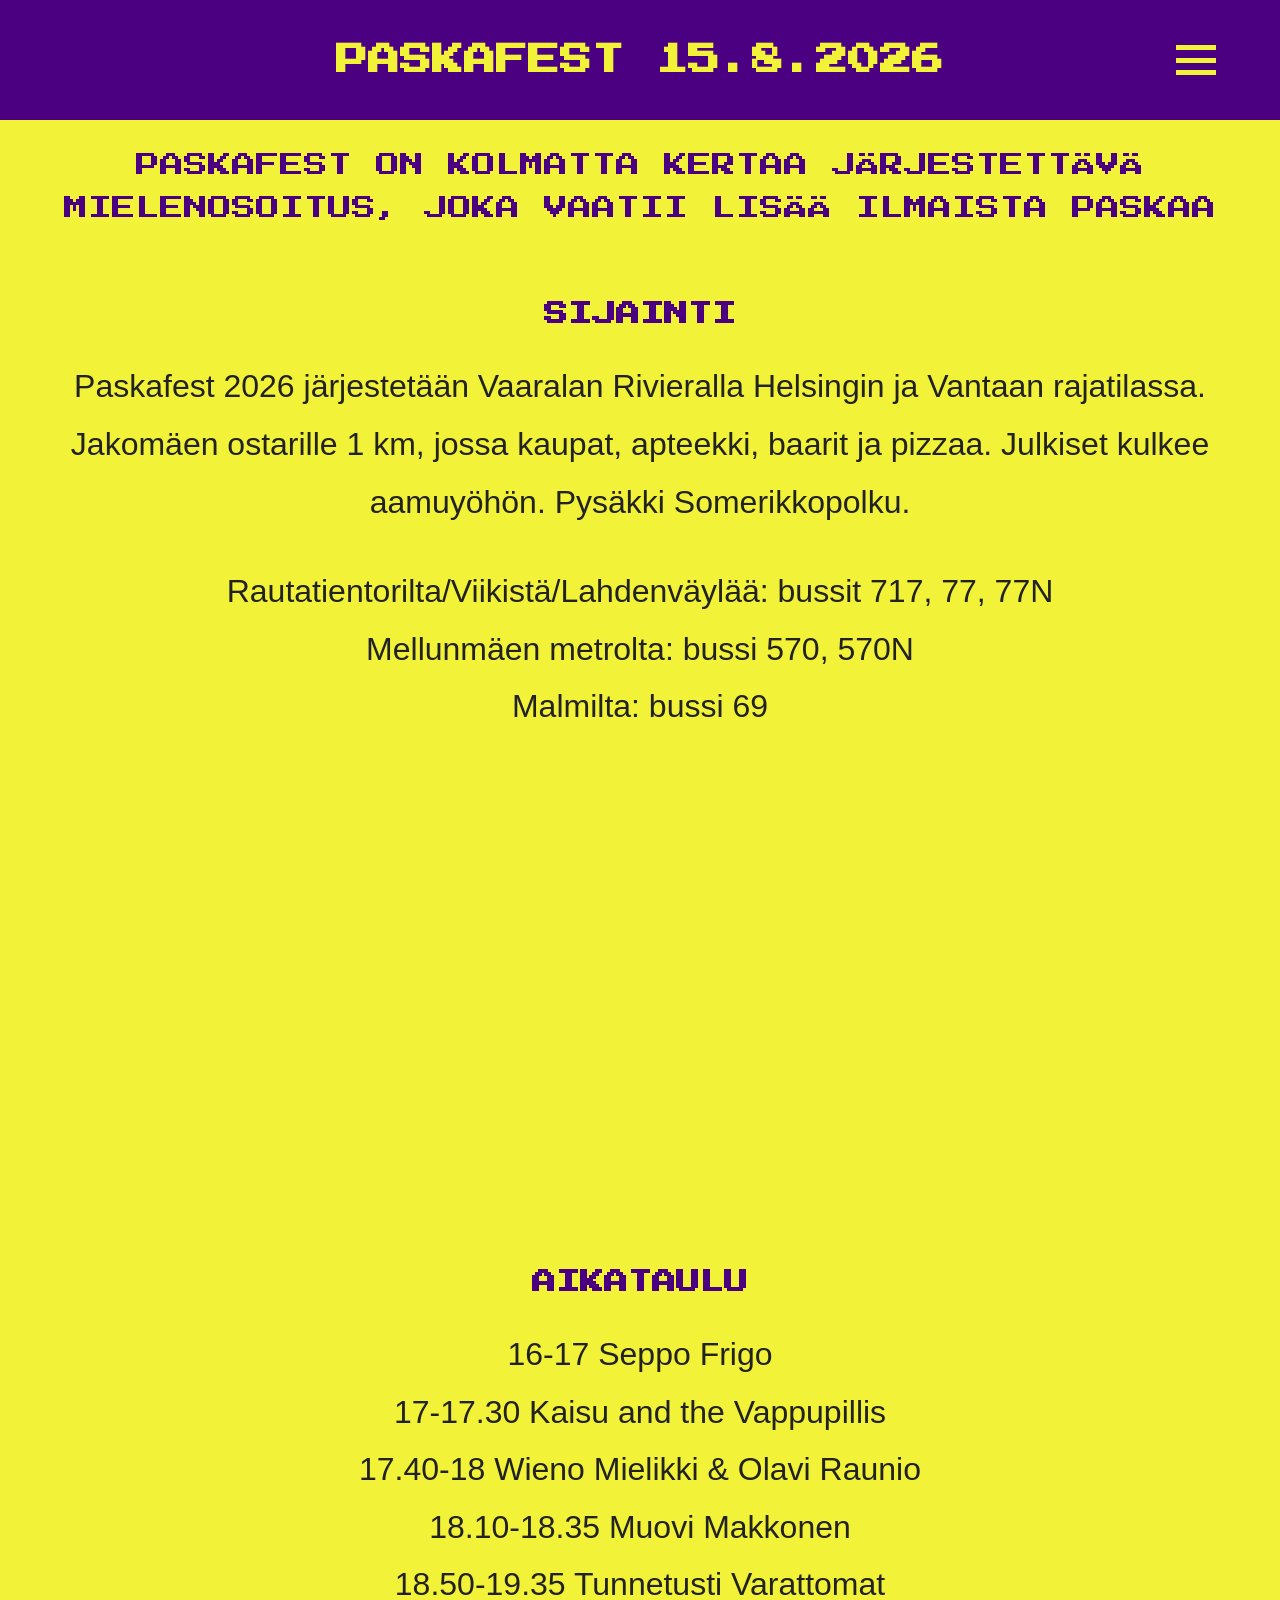
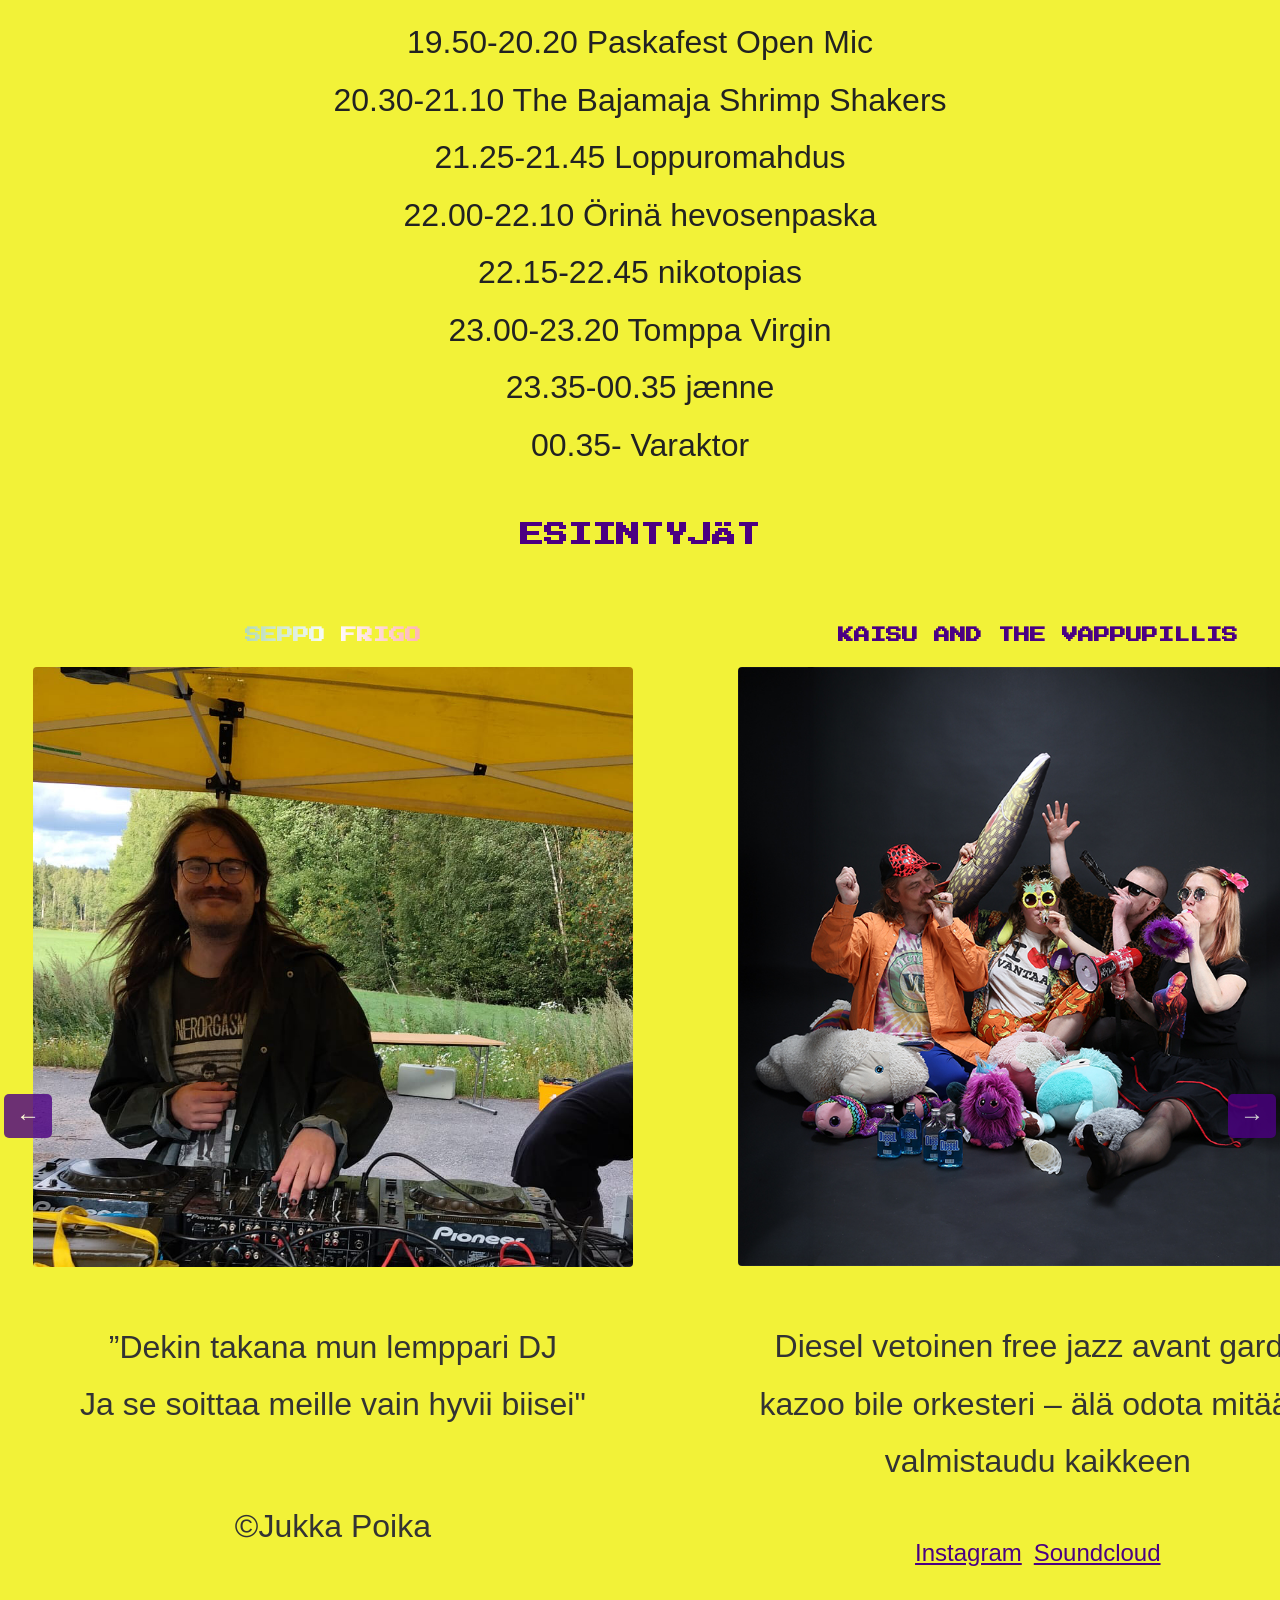
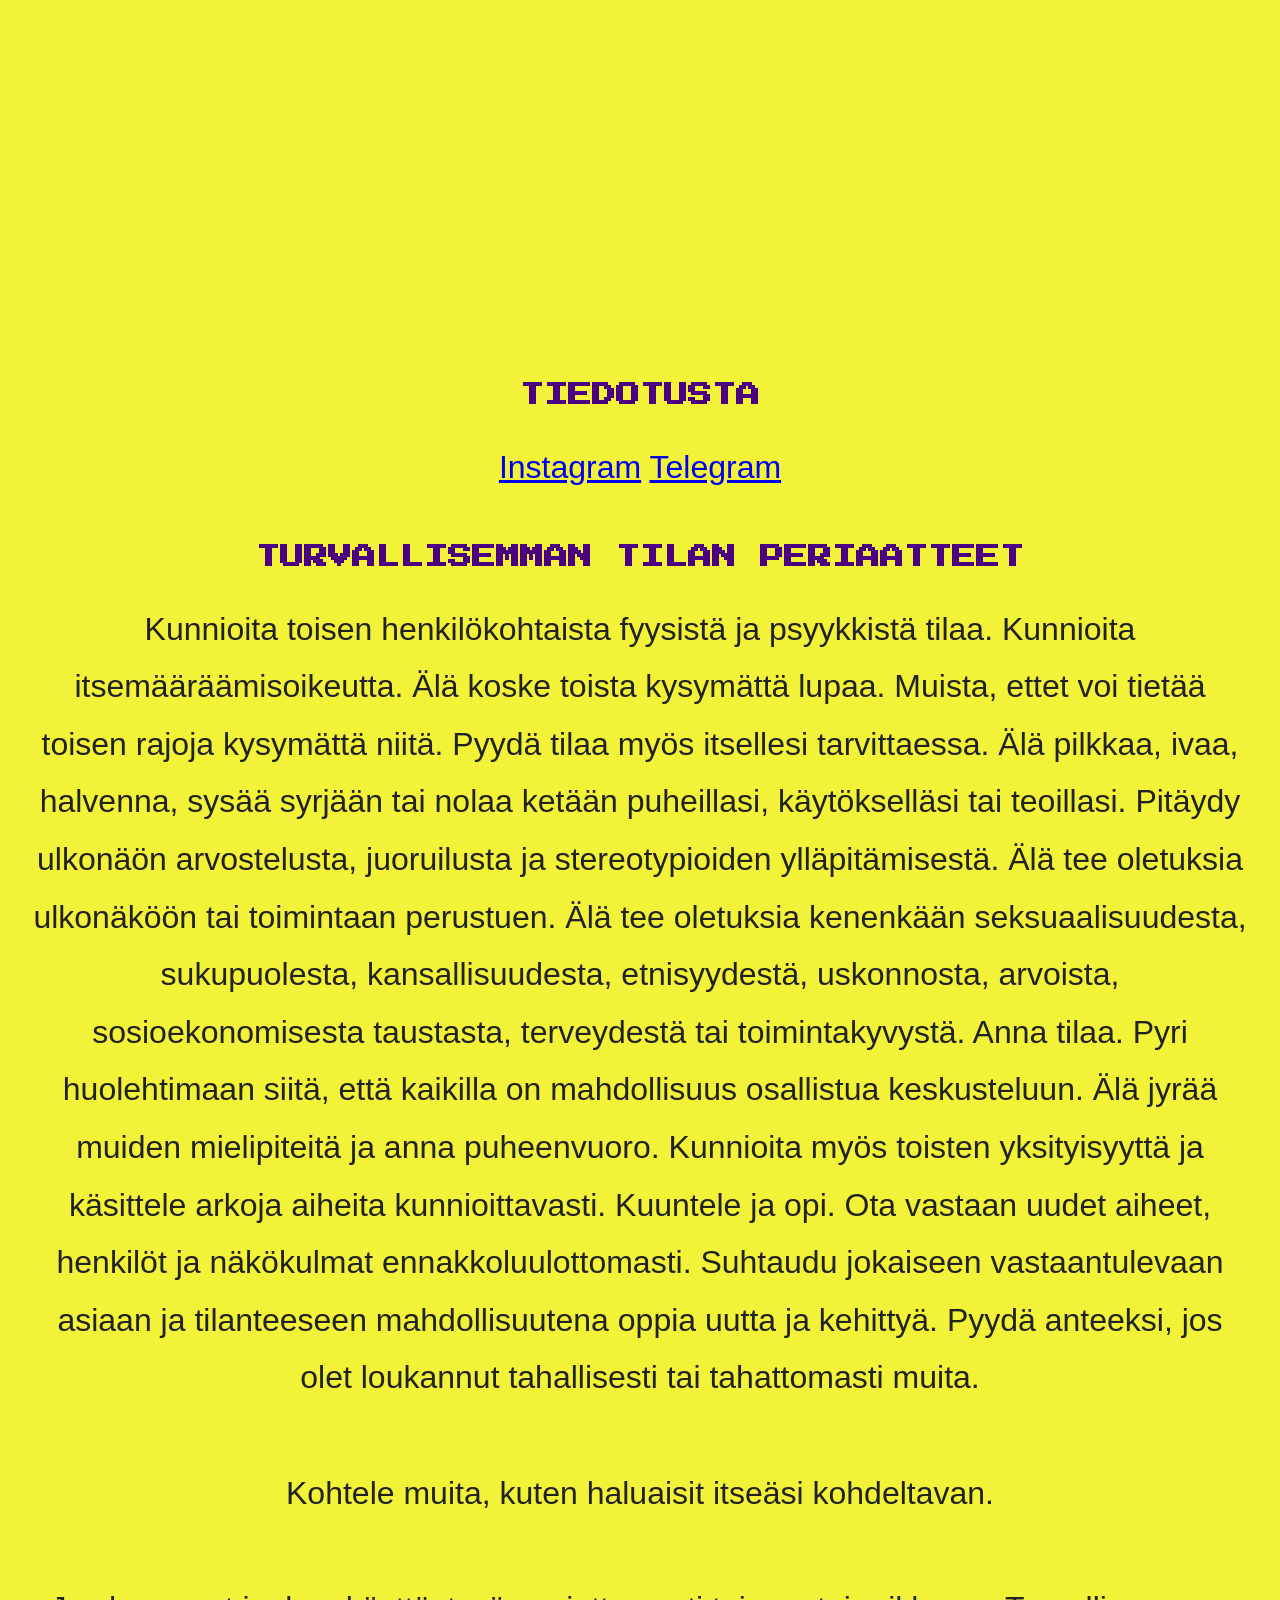
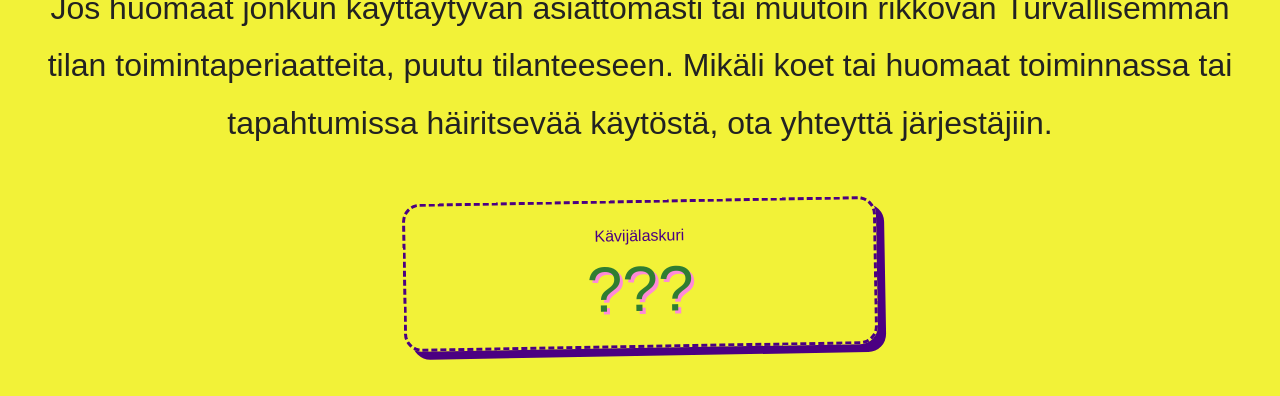
==== index.html @ 33304d0f "Update protest description in index.html" ====
<!DOCTYPE html>
<html lang="fi">
<head>
  	<meta charset="UTF-8">
  	<link rel="stylesheet" href="assets/inline.css">
	<link rel="preconnect" href="https://fonts.googleapis.com">
	<link rel="preconnect" href="https://fonts.gstatic.com" crossorigin>
	<link href="https://fonts.googleapis.com/css2?family=Press+Start+2P&display=swap" rel="stylesheet">
  	<link rel="icon" type="image/svg+xml" href="assets/img/logo-2026.png">
  	<title>Paskafest 15.8.2026 - Vaaralan Riviera</title>
  	<description>Paskafest on mielenosoitus, joka vaatii tarjolle Lisää ilmaista paskaa</description>
	<meta name="description" content="Paskafest 2026 järjestetään Vantaan Vaaralan Rivieralla. 
		Tänä vuonna vaaditaan lisää ilmaista paskaa Helsinkiin ja Vantaalle! Katso ohjelma, esiintyjät ja saapumisohjeet.">
</head>

<body style="max-width: 100%; margin: auto;">

<header class="site-header">
	<h1 class="header-title">
  <a href="#hero">Paskafest 15.8.2026</a>
</h1>
  
  <button class="hamburger-menu" aria-label="Valikko">
    <span></span>
    <span></span>
    <span></span>
  </button>

  <nav id="site-menu" class="site-menu">
    <ul>
      <li><a href="#hero">Etusivu</a></li>
	<li><a href="#sijainti">Sijainti</a></li>
      <li><a href="#aikataulu">Aikataulu</a></li>
      <li><a href="#esiintyjat">Esiintyjät</a></li>
      <li><a href="#info">Tiedotusta</a></li>
      <li><a href="#turva">Turvallisemman tilan periaatteet</a></li>
    </ul>
  </nav>
	
</header>

  <section id="hero">
    <p>Paskafest on kolmatta kertaa järjestettävä mielenosoitus, joka vaatii Lisää ilmaista paskaa</p>
  </section>

  
<section id="sijainti" style="position: relative; overflow: hidden;">
	<h2>Sijainti</h2>
    <p>Paskafest 2026 järjestetään Vaaralan Rivieralla Helsingin ja Vantaan rajatilassa. Jakomäen ostarille 1 km, jossa kaupat, apteekki, baarit ja pizzaa. Julkiset kulkee aamuyöhön. Pysäkki Somerikkopolku.</p>
    <p>Rautatientorilta/Viikistä/Lahdenväylää: bussit 717, 77, 77N </br> Mellunmäen metrolta: bussi 570, 570N </br> 
	Malmilta: bussi 69</p>
	<p></p>
	  <!-- Google Maps iframe -->
  <div style="position: relative; z-index: 1;">
    <iframe src="https://www.google.com/maps/embed?pb=!1m18!1m12!1m3!1d1421.027826206203!2d25.08626626969728!3d60.25930285491144!2m3!1f0!2f0!3f0!3m2!1i1024!2i768!4f13.1!3m3!1m2!1s0x4692076b13b91739%3A0xec18f3c1051e4bee!2sVaaralan%20Riviera!5e1!3m2!1sen!2sfi!4v1786275554456!5m2!1sen!2sfi"
      width="100%" height="450" style="border:0;" allowfullscreen="" loading="lazy"
      referrerpolicy="no-referrer-when-downgrade">
	</iframe>
  </div>
	
  </section>

<section id="aikataulu">
	<h2>Aikataulu</h2>
	<p>
		16-17 Seppo Frigo </br> 
		17-17.30 Kaisu and the Vappupillis </br> 
		17.40-18 Wieno Mielikki & Olavi Raunio </br> 
		18.10-18.35 Muovi Makkonen </br>
		18.50-19.35 Tunnetusti Varattomat </br> 
		19.50-20.20 Paskafest Open Mic </br> 
		20.30-21.10 The Bajamaja Shrimp Shakers </br> 
		21.25-21.45 Loppuromahdus </br>
		22.00-22.10 Örinä hevosenpaska </br>
		22.15-22.45 nikotopias </br> 
		23.00-23.20 Tomppa Virgin </br> 
		23.35-00.35 jænne </br> 
		00.35- Varaktor
	</p>
  </section>

<section id="esiintyjat">
	<h2>Esiintyjät</h2>

<div class="artist-gallery-container">
    <button class="scroll-btn left" aria-label="Selaa vasemmalle">←</button>

    <div class="artist-gallery" id="artistGallery">
      <div class="artist-track" id="artistTrack">
        <!-- Artistikortit -->

		  <div class="artist">
          <h3 id="seppo">Seppo Frigo</h3>
          <img 
            src="assets/img/seppo-frigo.jpg" 
            alt="Seppo Frigo kuva">
          <p>”Dekin takana mun lemppari DJ <br /> Ja se soittaa meille vain hyvii biisei"</p>
          <p>©Jukka Poika</p>
    <div class="artist-links">
            <a href="#" target="_blank" rel="noreferrer noopener"></a>
            <a href="#"target="_blank" rel="noreferrer noopener"></a>
          </div>
        </div>
		  
		  <div class="artist">
          <h3>Kaisu and the vappupillis</h3>
          <img 
            src="assets/img/kaisu-and-the-vappupillis.jpg" 
            alt="Kaisu and the vappupillis kuva">
          <p>Diesel vetoinen free jazz avant garde kazoo bile orkesteri – älä odota mitään, valmistaudu kaikkeen</p>
          <div class="artist-links">
            <a href="https://www.instagram.com/kaisuvappupillis/" target="_blank" rel="noreferrer noopener">Instagram</a>
            <a href="https://soundcloud.com/kaisu-and-the-vappupillis"target="_blank" rel="noreferrer noopener">Soundcloud</a>
          </div>
        </div>

		<div class="artist">
          <h3>Wieno Mielikki ja Olavi Raunio</h3>
          <img 
            src="assets/img/Wieno-Mielikki-ja-Olavi-Raunio.jpg"
            alt="Wieno Mielikki ja Olavi Raunio kuva">
          <p>Päihdeongelmainen aviopari jotka soittavat suomenkielistä emokantria, laulujen aiheina väkivalta, päihteet ja rakkaus.</p>
          <div class="artist-links">
            <a href="#" target="_blank" rel="noreferrer noopener"></a>
            <a href="#"target="_blank" rel="noreferrer noopener"></a>
          </div>
        </div>

			<div class="artist">
          <h3>Muovi Makkonen</h3>
          <img 
            src="assets/img/muovimakkonen.jpg"
            alt="Muovi Makkonen kuva">
          <p>Muovi Makkosta on kutsuttu mm. Lastentarhanopettaja happopäissä. Suomirokkia sähkökitaran, koskettimien rumpukompin säestyksellä.</p>
          <div class="artist-links">
            <a href="#" target="_blank" rel="noreferrer noopener"></a>
            <a href="#"target="_blank" rel="noreferrer noopener"></a>
          </div>
        </div>

		<div class="artist">
          <h3>Tunnetusti Varattomat</h3>
          <img 
            src="assets/img/tunnetusti-varattomat.jpg"
            alt="Tunnetusti Varattomat kuva">
          <p>Tunnetusti Varattomat on useammalla vuosikymmennellä hämmentänyt suomalaista suoaluetta rämeisellä blues musiikilla.</p>
          <div class="artist-links">
            <a href="#" target="_blank" rel="noreferrer noopener"></a>
            <a href="#"target="_blank" rel="noreferrer noopener"></a>
          </div>
        </div>

		<div class="artist">
          <h3>The Bajamaja Shrimp Shakers</h3>
          <img 
            src="assets/img/The-Bajamaja-Shrimp-Shakers.jpg"
            alt="The Bajamaja Shrimp Shakers kuva">
          <p>Ketterän innovatiivista häröpallomeuhkausmikromunaräkärokkiräpellystä jo vuodesta 2026</p>
          <div class="artist-links">
            <a href="https://youtu.be/N9yCY41MYtI" target="_blank" rel="noreferrer noopener">Youtube</a>
            <a href="#"target="_blank" rel="noreferrer noopener"></a>
          </div>
        </div>

	<div class="artist">
          <h3>Loppuromahdus</h3>
          <img 
            src="assets/img/Loppuromahdus.JPG"
            alt="Loppuromahdus kuva">
          <p>“LOPPUROMAHDUS on ${city} ponnistava ${memberCount} jäseninen ${subGenre} yhtye.  Energisistä liveperformansseistaankin tunnetun ${bandDisplayName} musiikissa voi kuulla vaikutteita bändeistä kuten ${topListened} ja \["Metallica", "Dead Moon", "vaikka ny discharge"\]. # escapet rikki muista korjata myöhemmin ja loppuun BRUTAL FUCK OFF TO HEVAREIDEN HASSUTTELUPUNK HORDES”</p>
          <div class="artist-links">
            <a href="https://loppuromahdus.bandcamp.com/album/orastava-loppuromahdus-demo" target="_blank" rel="noreferrer noopener">Bandcamp</a>
            <a href="#"target="_blank" rel="noreferrer noopener"></a>
          </div>
        </div>

	<div class="artist">
          <h3>Örinä Hevosenpaska</h3>
          <img 
            src="assets/img/orina-hevosenpaska.jpg"
            alt="Örinä Hevosenpaska kuva">
          <p>Örinää, huutoa, hakkausta. Örinä vapauttaa. Kokeellista örinämusiikkia ylhäält alas, vasemmalt oikeelle.</p>
          <div class="artist-links">
            <a href="#" target="_blank" rel="noreferrer noopener"></a>
            <a href="#"target="_blank" rel="noreferrer noopener"></a>
          </div>
        </div>
		  
	<div class="artist">
          <h3>nikotopias</h3>
          <img 
            src="assets/img/nikotopias.png"
            alt="nikotopias kuva">
          <p>nikotopias on spoken word-runouden ja räpin yhtymäkohdassa suvereenisti seilaava Helsinkiläinen musiikkituottaja, muusikko, ja hiphop-artisti. Leikkii sanoilla, avautuu, angstaa ja suoltaa loputtomia 2000-luvun taitteen kulttuuriviittauksia. 
			  Mukana menossa, samplerin takana, on biittiseppä toma. (@tomaoffinland) </p>
          <div class="artist-links">
            <a href="#" target="_blank" rel="noreferrer noopener"></a>
            <a href="#"target="_blank" rel="noreferrer noopener"></a>
          </div>
        </div>

	<div class="artist">
          <h3>Tomppa Virgin</h3>
          <img 
            src="assets/img/tomppa-virgin.jpg"
            alt="Tomppa Virgin kuva">
          <p>Raketin lailla ei kenenkään tietoisuuteen noussut Tomppa Virgin yhdistelee drag-taiteessaan roskaestetiikkaa ripauksella glamouria. Call the Police-hitillään nobodyksi jäänyt Tomppa lipsynccaa mutta valitettavasti myös laulaa. Vapise Rupaul, täältä tulee Tomppa Virgin</p>
          <div class="artist-links">
            <a href="#" target="_blank" rel="noreferrer noopener"></a>
            <a href="#"target="_blank" rel="noreferrer noopener"></a>
          </div>
        </div>

	<div class="artist">
          <h3>jænne</h3>
          <img 
            src="assets/img/jænne.png"
            alt="jænne kuva">
          <p>Mummoni opetti että pitää sytyttää tulitikku kun on käynyt paskalla, että paskan haju hälvenee. Settini paskafesteillä onkin ehkä kuin tulitikun himmeä loiste paskaan hukkuvan maailman keskellä.</p>
          <div class="artist-links">
            <a href="#" target="_blank" rel="noreferrer noopener"></a>
            <a href="#"target="_blank" rel="noreferrer noopener"></a>
          </div>
        </div>
		  
		  
        <!-- Lisää artisteja tähän -->
      </div>
    </div> 

    <button class="scroll-btn right" aria-label="Selaa oikealle">→</button> 
</div>
  </section>
	

  <section id="info">
    <h2>Tiedotusta</h2>
    <p>
      <a href="https://instagram.com/paskafest" target="_blank" rel="noreferrer noopener">Instagram</a>
      <a href="https://t.me/paskafest" target="_blank" rel="noreferrer noopener">Telegram</a>
    </p>
  </section>

  <section id="turva">
    <h2>Turvallisemman tilan periaatteet</h2>
		    <p>
		    Kunnioita toisen henkilökohtaista fyysistä ja psyykkistä tilaa. Kunnioita itsemääräämisoikeutta. Älä koske toista kysymättä lupaa. Muista, ettet voi tietää toisen rajoja kysymättä niitä. Pyydä tilaa myös itsellesi tarvittaessa.
		    Älä pilkkaa, ivaa, halvenna, sysää syrjään tai nolaa ketään puheillasi, käytökselläsi tai teoillasi. Pitäydy ulkonäön arvostelusta, juoruilusta ja stereotypioiden ylläpitämisestä.
		    Älä tee oletuksia ulkonäköön tai toimintaan perustuen. Älä tee oletuksia kenenkään seksuaalisuudesta, sukupuolesta, kansallisuudesta, etnisyydestä, uskonnosta, arvoista, sosioekonomisesta taustasta, terveydestä tai toimintakyvystä.
		    Anna tilaa. Pyri huolehtimaan siitä, että kaikilla on mahdollisuus osallistua keskusteluun. Älä jyrää muiden mielipiteitä ja anna puheenvuoro. Kunnioita myös toisten yksityisyyttä ja käsittele arkoja aiheita kunnioittavasti.
		    Kuuntele ja opi. Ota vastaan uudet aiheet, henkilöt ja näkökulmat ennakkoluulottomasti. Suhtaudu jokaiseen vastaantulevaan asiaan ja tilanteeseen mahdollisuutena oppia uutta ja kehittyä.
		    Pyydä anteeksi, jos olet loukannut tahallisesti tai tahattomasti muita.<br>
			<br>
		    Kohtele muita, kuten haluaisit itseäsi kohdeltavan. <br>				
			<br>
			Jos huomaat jonkun käyttäytyvän asiattomasti tai muutoin rikkovan Turvallisemman tilan toimintaperiaatteita, puutu tilanteeseen. 
		    Mikäli koet tai huomaat toiminnassa tai tapahtumissa häiritsevää käytöstä, ota yhteyttä järjestäjiin.
		    </p>
  </section>

<!-- Valikko-->
<script>
  document.addEventListener('DOMContentLoaded', () => {
    const hamburgerBtn = document.querySelector('.hamburger-menu');
    const siteMenu = document.getElementById('site-menu');

    if (hamburgerBtn && siteMenu) {
      // Avaa ja sulkee valikon napista lisäämällä/poistamalla "open"-luokan
      hamburgerBtn.addEventListener('click', () => {
        siteMenu.classList.toggle('open');
		hamburgerBtn.classList.toggle('open');
      });

      // Sulkee valikon automaattisesti, kun jotain linkkiä painetaan
      const menuLinks = siteMenu.querySelectorAll('a');
      menuLinks.forEach(link => {
        link.addEventListener('click', () => {
          siteMenu.classList.remove('open');
		  hamburgerBtn.classList.remove('open');
        });
      });
    }
  });
</script>

<!-- Accordionien toiminnallisuus -->
<script>
  document.addEventListener('DOMContentLoaded', () => {
    const accordionHeaders = document.querySelectorAll('.accordion-header');

    accordionHeaders.forEach(header => {
      header.addEventListener('click', () => {
        // Etsitään otsikon isäntäelementti (eli koko section)
        const accordion = header.parentElement;
        const icon = header.querySelector('.toggle-icon');

        // Vaihdetaan 'open' luokan tilaa
        accordion.classList.toggle('open');

        // Päivitetään ikoni sen mukaan, onko osio auki vai kiinni
        if (accordion.classList.contains('open')) {
          icon.textContent = '−';
        } else {
          icon.textContent = '+';
        }
      });
    });
  });
</script>

<!-- Kakkaa -->
<div id="poop-emojis"></div>
<div class="poop-container"></div>

<script>
  // --- 1. ylös ---
  function createPoopEmoji() {
    const emoji = document.createElement('div');
    emoji.textContent = '💩';
    emoji.style.position = 'absolute';
    // Rajataan 0-95%, jotta leveä emoji ei mene oikeasta reunasta yli
    emoji.style.left = Math.random() * 95 + '%'; 
    emoji.style.bottom = '-50px';
    emoji.style.fontSize = '50px';
    emoji.style.opacity = '1';
    emoji.style.animation = `floatUp ${3 + Math.random() * 2}s linear forwards`;
    
    document.getElementById('poop-emojis').appendChild(emoji);
    setTimeout(() => emoji.remove(), 6000); 
  }
  setInterval(createPoopEmoji, 500); 

  // --- 2. alas ---
  const poopContainer = document.querySelector('.poop-container');
  function createPoop() {
    const poop = document.createElement('div');
    poop.classList.add('poop');
    poop.textContent = '💩';
    poop.style.left = Math.random() * 95 + 'vw';
    poop.style.animationDuration = (5 + Math.random() * 10) + 's';
    
    poopContainer.appendChild(poop);
    setTimeout(() => poop.remove(), 15000);
  }
  setInterval(createPoop, 800);
</script>

<script>
// Nuolinapit scrollaukseen
document.addEventListener('DOMContentLoaded', () => {
  const track = document.getElementById('artistTrack');
  const leftBtn = document.querySelector('.scroll-btn.left');
  const rightBtn = document.querySelector('.scroll-btn.right');

  if (!track || !leftBtn || !rightBtn) {
    console.warn("Scroll-elementit eivät löytyneet");
    return;
  }

  leftBtn.addEventListener('click', () => {
    track.scrollBy({ left: -300, behavior: 'smooth' });
  });

  rightBtn.addEventListener('click', () => {
    track.scrollBy({ left: 300, behavior: 'smooth' });
  });

  // Drag-to-scroll
  let isDown = false;
  let startX;
  let scrollLeft;

  track.addEventListener('mousedown', (e) => {
    isDown = true;
    track.classList.add('dragging');
    startX = e.pageX - track.offsetLeft;
    scrollLeft = track.scrollLeft;
  });

  track.addEventListener('mouseleave', () => {
    isDown = false;
    track.classList.remove('dragging');
  });

  track.addEventListener('mouseup', () => {
    isDown = false;
    track.classList.remove('dragging');
  });

  track.addEventListener('mousemove', (e) => {
    if (!isDown) return;
    e.preventDefault();
    const x = e.pageX - track.offsetLeft;
    const walk = (x - startX) * 1.5;
    track.scrollLeft = scrollLeft - walk;
  });
});
</script>

<div class="paska-counter">
  <div class="counter-label">Kävijälaskuri</div>
  <div class="counter-number" id="visitor-count"><span id="visitor-count"></span></div>
</div>

<script>
  const counterEl = document.getElementById("visitor-count");

  // Endpoint, johon otetaan yhteyttä
  const counterUrl = "https://countapi.mileshilliard.com/api/v1/hit/paskafest-visits";

  function dailyChaosFactor() {
    const today = new Date().toISOString().slice(0, 10);
    let hash = 0;

    for (let i = 0; i < today.length; i++) {
      hash = today.charCodeAt(i) + ((hash << 5) - hash);
    }

    const normalized = Math.abs(hash % 41) - 20; 
    return normalized / 100; // -20% ... +20%
  }

  fetch(counterUrl)
    .then(response => {
      if (!response.ok) {
        throw new Error("API kyykkäsi tilaan: " + response.status);
      }
      return response.json();
    })
    .then(data => {
      const realCount = data.value;
      const chaos = dailyChaosFactor(); // Pientä säätöä
      const fakeCount = Math.max(1, Math.round(realCount * (1 + chaos)));

      counterEl.textContent = fakeCount; // Hähää luku
    })
    .catch((error) => {
      console.error("Laskuri hajosi:", error);
      counterEl.textContent = "???"; // Jos API kaatuu, näytetään vain kysymysmerkit
    });
</script>
</body>
</html>
---- assets/inline.css ----
description {
  display: none;
}

/* --- Estetään osioiden jääminen kiinnitetyn yläpalkin alle --- */
section {
  scroll-margin-top: 200px !important; /* 120px header + 80px */
}


/* HEADER */

/* --- Hampurilaisvalikko ja navigaatio --- */

.site-header {
  position: relative;
}

/* Hampurilaisnappi */
.hamburger-menu {
  display: flex;
  flex-direction: column;
  justify-content: space-between;
  width: 40px;
  height: 30px;
  background: none;
  border: none;
  cursor: pointer;
  padding: 0;
  flex-shrink: 0;
  position: relative; /* Lisätty, jotta z-index toimii */
  z-index: 101; /* Nostetaan valikon (100) yläpuolelle! */
}

.hamburger-menu span {
  display: block;
  width: 100%;
  height: 5px;
  background-color: #f2f238;
  transition: all 0.3s ease-in-out;
}

/* --- Hamppari ruksiksi --- */

/* Ylin viiva kääntyy alas */
.hamburger-menu.open span:nth-child(1) {
  transform: translateY(12.5px) rotate(45deg);
}

/* Keskimmäinen viiva katoaa näkyvistä */
.hamburger-menu.open span:nth-child(2) {
  opacity: 0; 
}

/* Alin viiva kääntyy ylös */
.hamburger-menu.open span:nth-child(3) {
  transform: translateY(-12.5px) rotate(-45deg);
}

/* Avautuva valikko - Koko ruudun kokoinen overlay */
.site-menu {
  display: none;
  position: fixed; /* Irrotetaan normivirrasta ja kiinnitetään ruutuun */
  top: 0;
  left: 0;
  width: 100vw;
  height: 100vh;
  background-color: #4B0082; /* Violetti tausta */
  z-index: 100;
  box-sizing: border-box;
  
  /* Sisällön asettelu ja skrollauksen salliminen */
  flex-direction: column;
  justify-content: flex-start; /* Vaihdettu centeristä, jottei yläosa leikkaudu piiloon */
  align-items: center;
  overflow-y: auto; /* Sallii pystyskrollauksen! */
  padding-top: 100px; /* Varmistaa, että hampurilaisnapin alle jää tyhjää tilaa */
  padding-bottom: 50px; /* Ilmaa alareunaan */
}

.site-menu.open {
  display: flex; /* display: block sijaan flex, jotta keskitys toimii */
}

.site-menu ul {
  list-style-type: none;
  margin: auto 0;
  padding: 0;
  text-align: center;
  width: 90%; /* Annetaan hieman pelivaraa reunoille */
}

.site-menu li {
  margin-bottom: 2rem;
}

.site-menu li:last-child {
  margin-bottom: 0;
}

.site-menu a {
  text-decoration: none;
  font-family: 'Press Start 2P', 'Courier New', Courier, monospace;
  color: #f2f238; /* Keltainen teksti */
  font-size: 2rem; 
  line-height: 2;
  text-transform: uppercase;
}

.site-menu a:hover {
  text-decoration: underline;
}

/* Kiinteä header */
.site-header {
  position: fixed;
  top: 0;
  left: 0;
  width: 100%;
  height: 120px; 
  display: flex;
  background-color: #4B0082;
  align-items: center;
  justify-content: space-between;
  box-sizing: border-box;
  padding: 0 5%;
  z-index: 1000;
}

/* Yläpalkin otsikko */
.header-title {
  font-family: 'Press Start 2P', 'Courier New', Courier, monospace;
  font-size: 2em;
  color: #f2f238; /* keltainen */
  white-space: nowrap; /* Estetään tekstin rivittyminen missään tilanteessa */
  text-align: center;
  margin: 0;
  flex-grow: 1;
  padding-left: 40px; /* Pitää tekstin keskellä suhteessa hampurilaismenuun */

    /* Pikseli-terävyys */
  -webkit-font-smoothing: none;
  -moz-osx-font-smoothing: none;
  font-smoothing: none;
  text-rendering: optimizeSpeed;
}
  
  /* Otsikon linkin tyylit */
.header-title a {
  color: #f2f238; /* Ottaa saman keltaisen värin, joka on määritelty header-title -luokassa */
  text-decoration: none; /* Poistaa alleviivauksen */
}
  
/* Tausta */

body {
  background-color: #f2f238;
  padding-top: 120px;
  overflow-x: hidden;
  margin: 1em;
}

/* Otsikko 1 (h1) */
h1 {
  font-family: 'Press Start 2P', 'Courier New', Courier, monospace;
  text-transform: uppercase;
  -webkit-font-smoothing: none;
  -moz-osx-font-smoothing: none;
  font-smoothing: none;
  color: #4B0082; /* tumma violetti */
  font-size: 2.5em;
  text-align: center;
  margin-bottom: 0.5em;
}

/* teksti otsikon alla */

#hero p {
  font-family: 'Press Start 2P', 'Courier New', Courier, monospace;
  text-align: center;
  font-size: 1.5em;
  margin: 1em;
  text-transform: uppercase;
  -webkit-font-smoothing: none;
  -moz-osx-font-smoothing: none;
  font-smoothing: none;
  color: #4B0082; /* tumma violetti */
}


/* Otsikko 2 (h2) */

h2 {
  font-family: 'Press Start 2P', 'Courier New', Courier, monospace;
  text-transform: uppercase;
  -webkit-font-smoothing: none;
  -moz-osx-font-smoothing: none;
  font-smoothing: none;
  color: #4B0082;
  text-align: center;
  font-size: 1.5em;
  margin-top: 2em;
  margin-bottom: 1em;
}

/* Leipäteksti (p) */
p {
  font-family: 'Quicksand', 'Helvetica Neue', Helvetica, Arial, sans-serif;
  font-size: 2em;
  line-height: 1.8em;
  text-align: center;
  color: #222;
  margin: 1em !important;
}

/* Kakkaa */

/* --- Molemmat kakat (ylös ja alas) --- */
#poop-emojis,
.poop-container {
  position: fixed !important;
  top: 0 !important;
  left: 0 !important;
  width: 100vw !important;
  height: 100vh !important;
  overflow: hidden !important; /* TÄMÄ ESTÄÄ HYPPIMISEN */
  pointer-events: none !important; /* Ei estä linkkien klikkaamista */
  z-index: 9999 !important;
  margin: 0 !important;
  padding: 0 !important;
}

/* Alaspäin putoava kakka */
.poop {
  position: absolute;
  top: -60px;
  font-size: 40px;
  animation: fall linear infinite;
  opacity: 0.8;
}

/* Animaatio ylös */
@keyframes floatUp {
  0% {
    transform: translateY(0);
    opacity: 0.8;
  }
  100% {
    transform: translateY(-110vh);
    opacity: 0;
  }
}

/* Animaatio alas */
@keyframes fall {
  0% {
    transform: translateY(0);
    opacity: 0.8;
  }
  100% {
    transform: translateY(110vh);
    opacity: 0;
  }
}


/* Kärpänen*/

    .fly {
      position: absolute;
      width: 20px;
      height: 20px;
      background-image: url('https://upload.wikimedia.org/wikipedia/commons/7/73/Fly_icon_01.svg');
      background-size: contain;
      background-repeat: no-repeat;
      pointer-events: none;
    }

/* Artistigalleria*/

/* Galleriaosan ulkoasu */

.artist-gallery-container {
  position: relative;
  display: flex;
  align-items: center;
  overflow: hidden;
}

.artist-gallery-wrapper {
  padding: 2rem 1rem;
}

/* Otsikko ja johdantoteksti */
.artist-gallery-wrapper h2 {
  font-family: 'Press Start 2P', 'Courier New', Courier, monospace;
  text-transform: uppercase;
  -webkit-font-smoothing: none;
  -moz-osx-font-smoothing: none;
  font-smoothing: none;
  color: #4B0082;
  text-align: center;
  font-size: 1.5em;
  margin-top: 2em;
  margin-bottom: 1em;
}

/* Itse galleria: vaakarullaus */
.artist-gallery {
  overflow: hidden;
  overflow-x: auto;
  overflow-y: hidden;
  white-space: nowrap;
  scroll-behavior: smooth;
  -webkit-overflow-scrolling: touch;
  flex: 1;
}


/* Rivi jossa kortit */
.artist-track {
  display: flex;
  overflow-x: auto;
  scroll-behavior: smooth;
  gap: 0.5rem;
  padding: 0.5rem;
  -webkit-overflow-scrolling: touch; /* iOS smooth scroll */
  scrollbar-width: none; /* Firefox */
}

.artist-track::-webkit-scrollbar {
  display: none; /* Chrome/Safari */
}

/* Yksi artistikortti */

.artist {
  min-width: 600px;
  flex-shrink: 0;
  /*background: #fff, opacity: 0.75;*/
  padding: 1.5rem;
  border-radius: 4px;
  /* box-shadow: 2px 2px 8px rgba(0,0,0,0.1);*/
  text-align: center;
}

/* Kuva */
.artist img {
  width: 600px;
  height: auto;
  border-radius: 4px;
}

/* Bändin nimi */
.artist h3 {
  font-family: 'Press Start 2P', 'Courier New', Courier, monospace;
  color: #4B0082;
  text-transform: uppercase;
  font-size: 1em;
  margin: 1.5rem 0;
  max-width: 600px;
  margin: 0 auto; /* keskittää tekstin kortissa */
  word-wrap: break-word;
  overflow-wrap: break-word;
  white-space: normal;
  padding: 1.5rem;
}

/* Sepon oma */

#seppo {
  background: linear-gradient(to right, green, white, red);
  -webkit-background-clip: text;
  -webkit-text-fill-color: transparent;
  background-clip: text; /* Firefox-tuki */
  font-weight: bold;
}

/* Esittelyteksti */
.artist p {
  font-size: 2em;
  color: #333;
  margin-bottom: 2rem;
  max-width: 600px;
  margin: 0 auto; /* keskittää tekstin kortissa */
  word-wrap: break-word;
  overflow-wrap: break-word;
  white-space: normal;
  padding: 1rem;
}

/* Linkit */
.artist-links a {
  font-family: 'Quicksand', 'Helvetica Neue', Helvetica, Arial, sans-serif;
  display: inline-block;
  font-size: 1.5em;
  margin: 0 0.25rem;
  color: #4B0082;
  border-bottom: 1px solid transparent;
}

.artist-links a:hover {
  border-bottom-color: #4B0082;
}

.artist-gallery-container {
  position: relative;
}

.artist-gallery {
  overflow-x: hidden;
  scroll-behavior: smooth;
}

/* Nuolet */
.scroll-btn {
  position: absolute;
  top: 40%;
  transform: translateY(-50%);
  background-color: #4B0082;
  color: white;
  border: none;
  padding: 0.5rem 0.75rem;
  font-size: 1.5rem;
  cursor: pointer;
  z-index: 10;
  border-radius: 5px;
  opacity: 0.8;
}

.scroll-btn:hover {
  opacity: 1;
}

.scroll-btn.left {
  left: 0.25rem;
}

.scroll-btn.right {
  right: 0.25rem;
}

/* --- Accordion (Haitariosiot) --- */

.accordion {
  margin-bottom: 1.5rem;
}

.accordion-header {
  cursor: pointer; /* Vaihtaa hiiren kursorin sormeksi */
  display: flex;
  justify-content: space-between; /* Työntää plussan/miinuksen oikeaan reunaan */
  align-items: center;
  user-select: none; /* Estää otsikon tekstin maalaamisen tuplaklikatessa */
}

/* Piilotetaan sisältö oletuksena (jos 'open' luokkaa ei ole) */
.accordion-content {
  display: none;
  padding-top: 0.5rem;
}

/* Näytetään sisältö, kun 'open' luokka on aktiivinen */
.accordion.open .accordion-content {
  display: block;
}

.toggle-icon {
  font-weight: bold;
  font-size: 1.5rem;
}

/* Laskuri */

.paska-counter {
  max-width: 420px;
  margin: 3rem auto;
  padding: 1.5rem;
  text-align: center;
  border: 3px dashed #4B0082;
  border-radius: 18px;
  background: ##f2f23;
  box-shadow: 8px 8px 0 #4B0082;
  transform: rotate(-1deg);
}

.counter-label {
  font-family: 'Comic Neue', 'Comic Sans MS', sans-serif;
  font-size: 16px;
  color: #4B0082;
  margin-bottom: 0.75rem;
}

.counter-number {
  font-family: 'Comic Neue', 'Comic Sans MS', sans-serif;
  font-size: 4rem;
  line-height: 1;
  color: #2f7d32;
  text-shadow: 3px 3px 0 #ff8ad8;
}

.counter-note {
  margin-top: 0.75rem;
  font-size: 13px;
  color: #333;
}
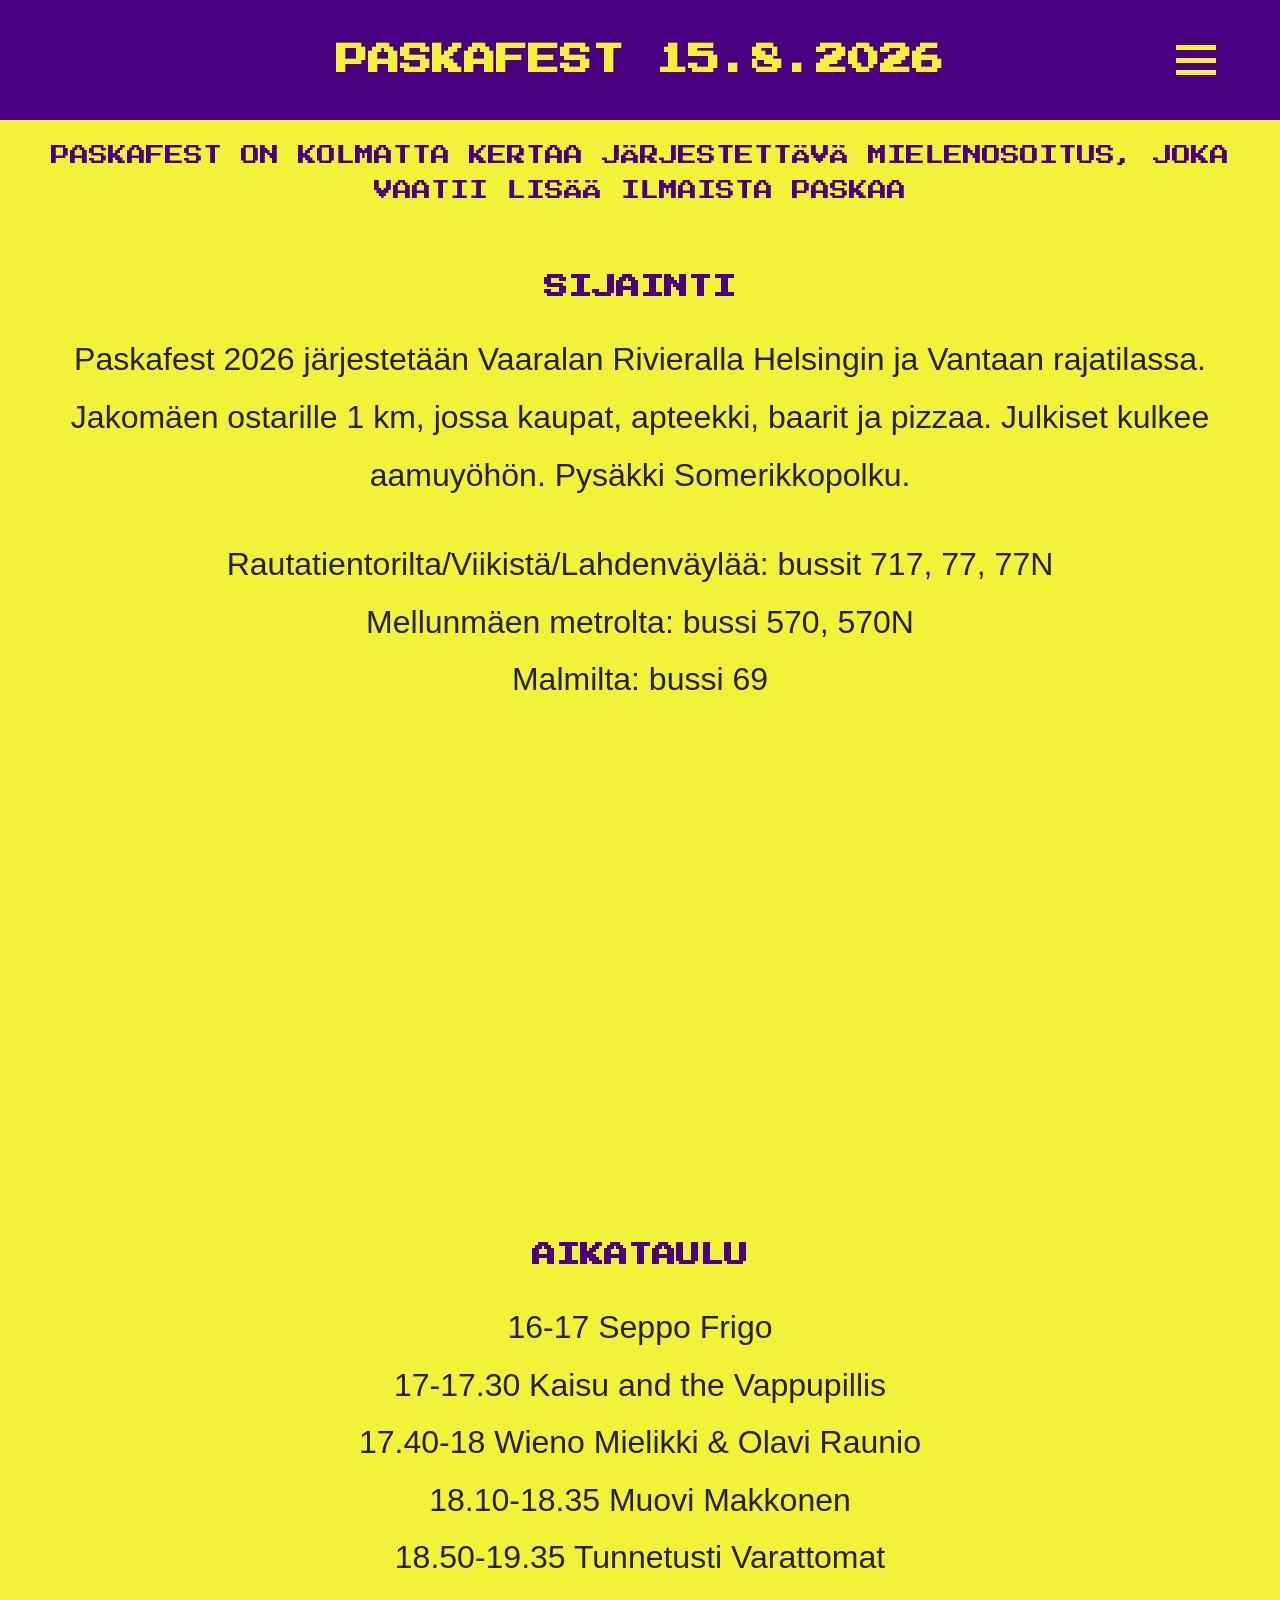
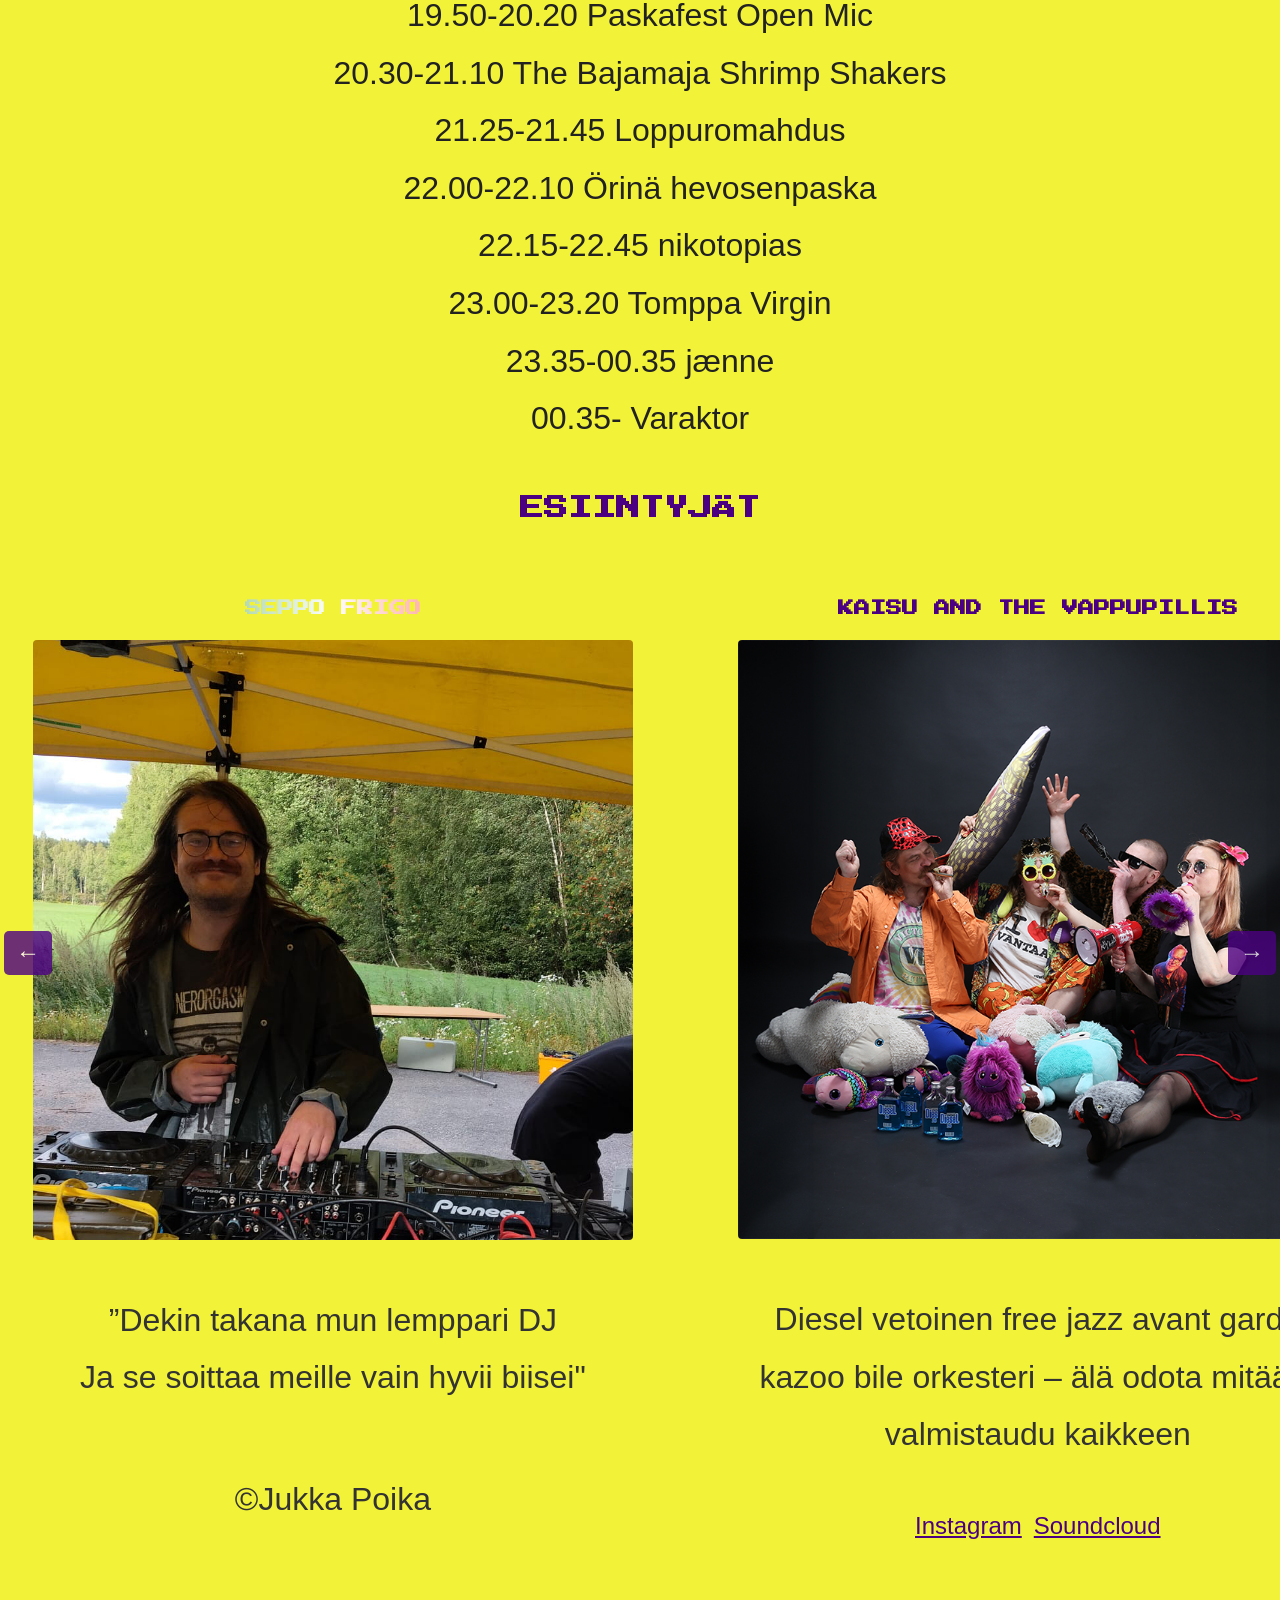
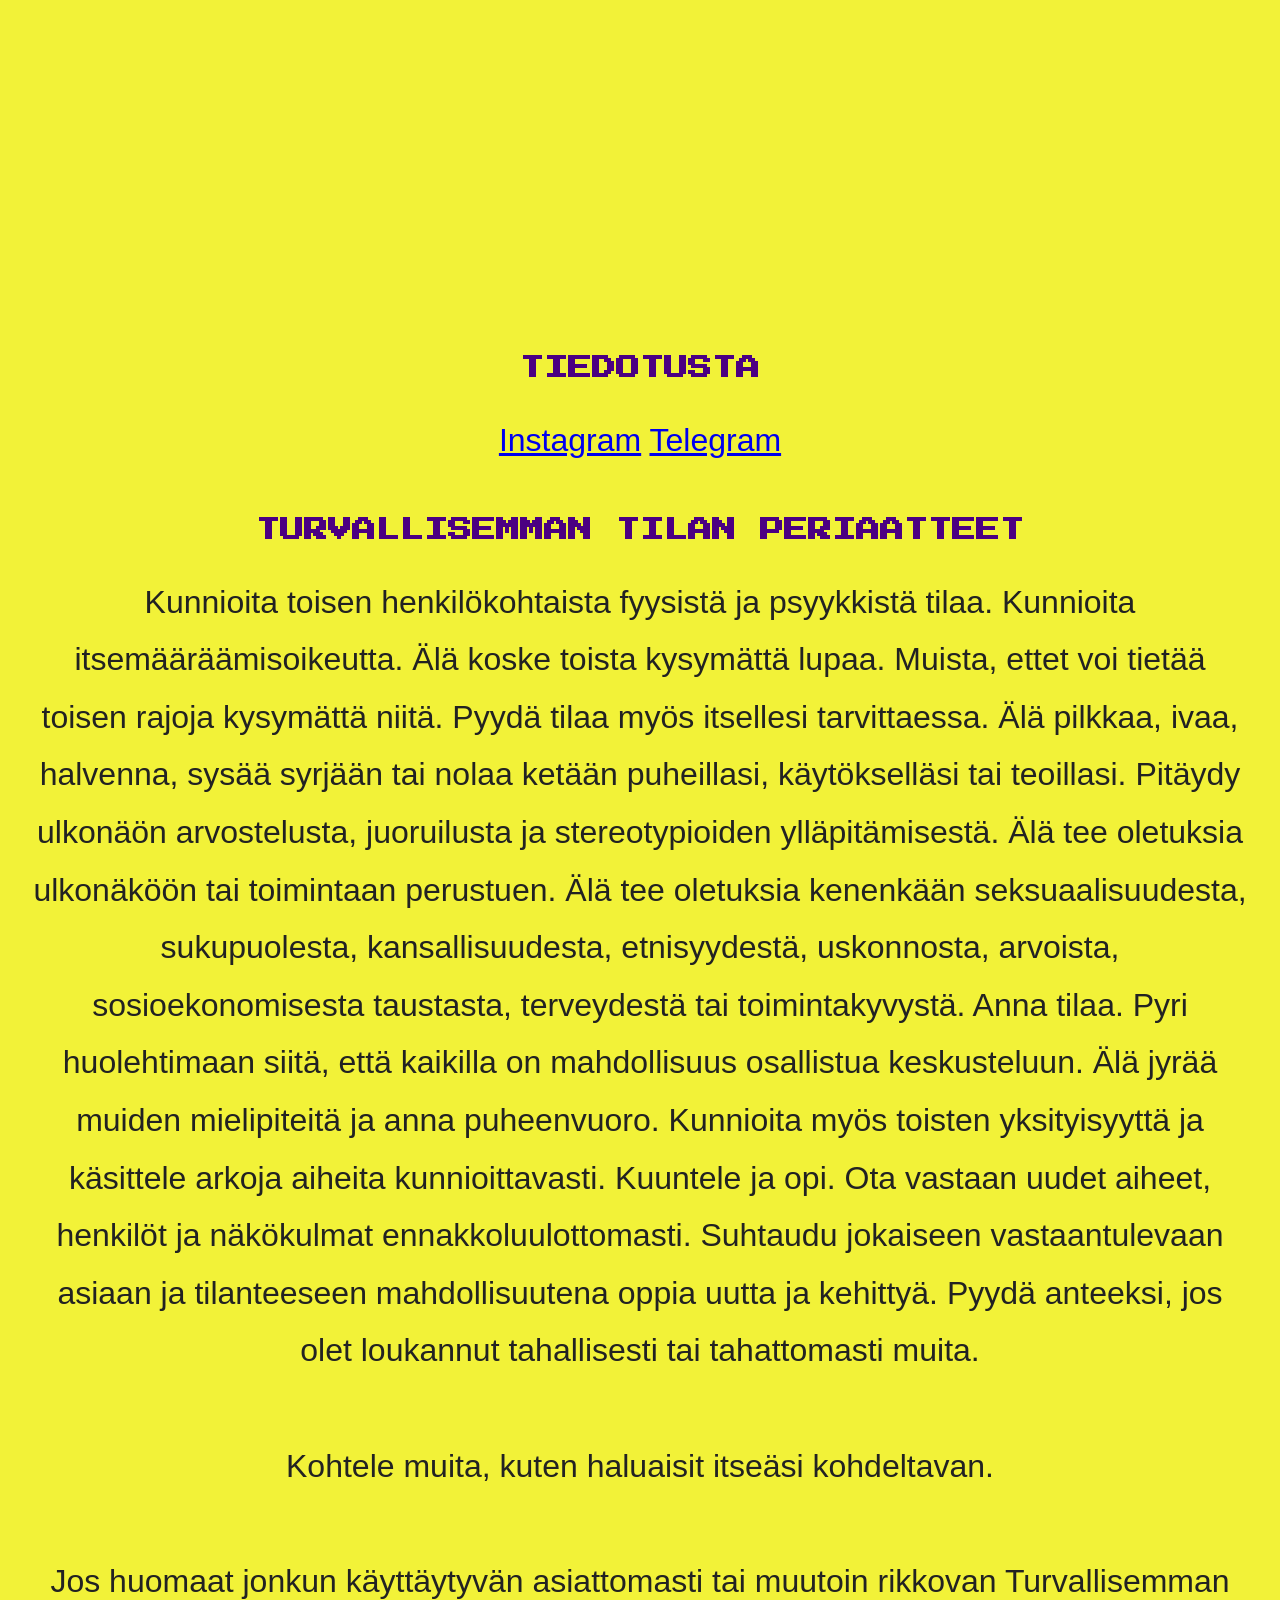
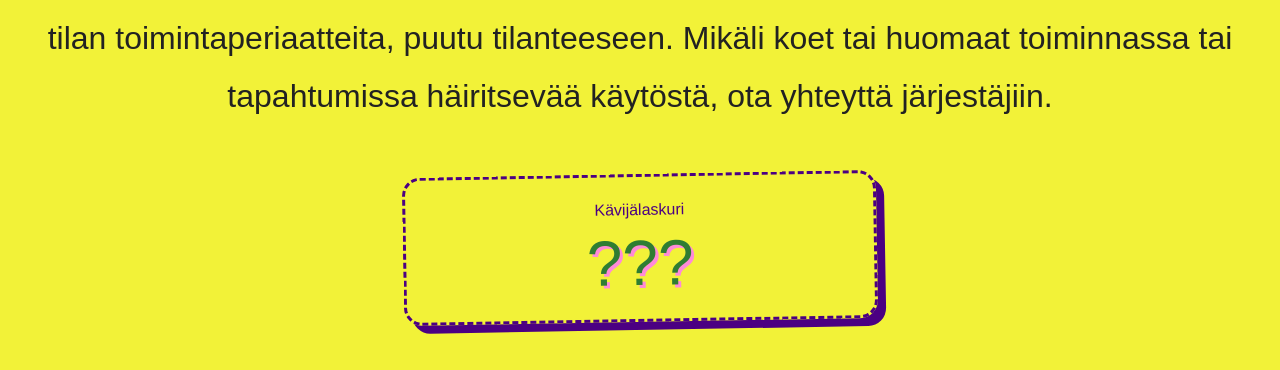
==== commit 3fc54fa5: "Fix artist name formatting in index.html" ====
--- a/index.html
+++ b/index.html
@@ -115,7 +115,7 @@
         </div>
 
 		<div class="artist">
-          <h3>Wieno Mielikki ja Olavi Raunio</h3>
+          <h3>Wieno Mielikki & Olavi Raunio</h3>
           <img 
             src="assets/img/Wieno-Mielikki-ja-Olavi-Raunio.jpg"
             alt="Wieno Mielikki ja Olavi Raunio kuva">
--- a/assets/inline.css
+++ b/assets/inline.css
@@ -178,12 +178,9 @@
 #hero p {
   font-family: 'Press Start 2P', 'Courier New', Courier, monospace;
   text-align: center;
-  font-size: 1.5em;
+  font-size: 1.2em;
   margin: 1em;
   text-transform: uppercase;
-  -webkit-font-smoothing: none;
-  -moz-osx-font-smoothing: none;
-  font-smoothing: none;
   color: #4B0082; /* tumma violetti */
 }
 
@@ -264,18 +261,6 @@
 }
 
 
-/* Kärpänen*/
-
-    .fly {
-      position: absolute;
-      width: 20px;
-      height: 20px;
-      background-image: url('https://upload.wikimedia.org/wikipedia/commons/7/73/Fly_icon_01.svg');
-      background-size: contain;
-      background-repeat: no-repeat;
-      pointer-events: none;
-    }
-
 /* Artistigalleria*/
 
 /* Galleriaosan ulkoasu */
@@ -415,7 +400,7 @@
 /* Nuolet */
 .scroll-btn {
   position: absolute;
-  top: 40%;
+  top: 30%;
   transform: translateY(-50%);
   background-color: #4B0082;
   color: white;
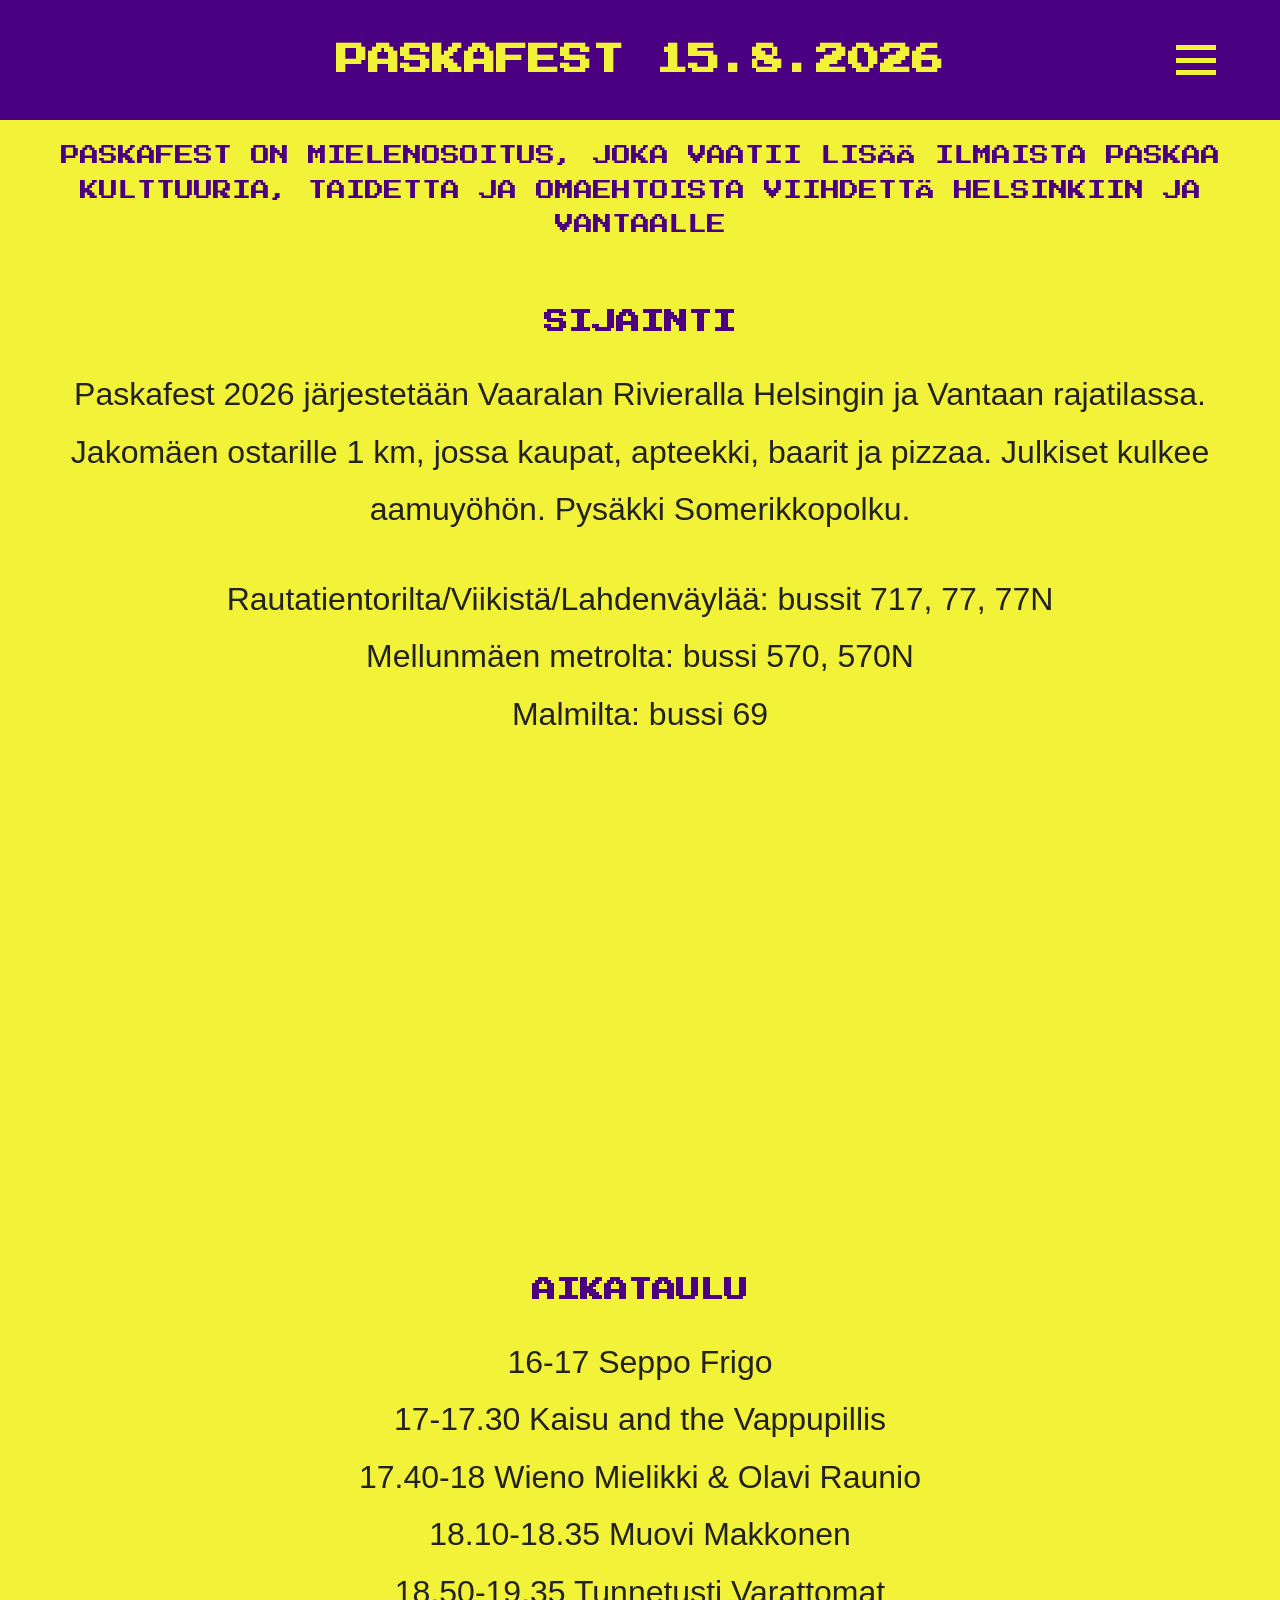
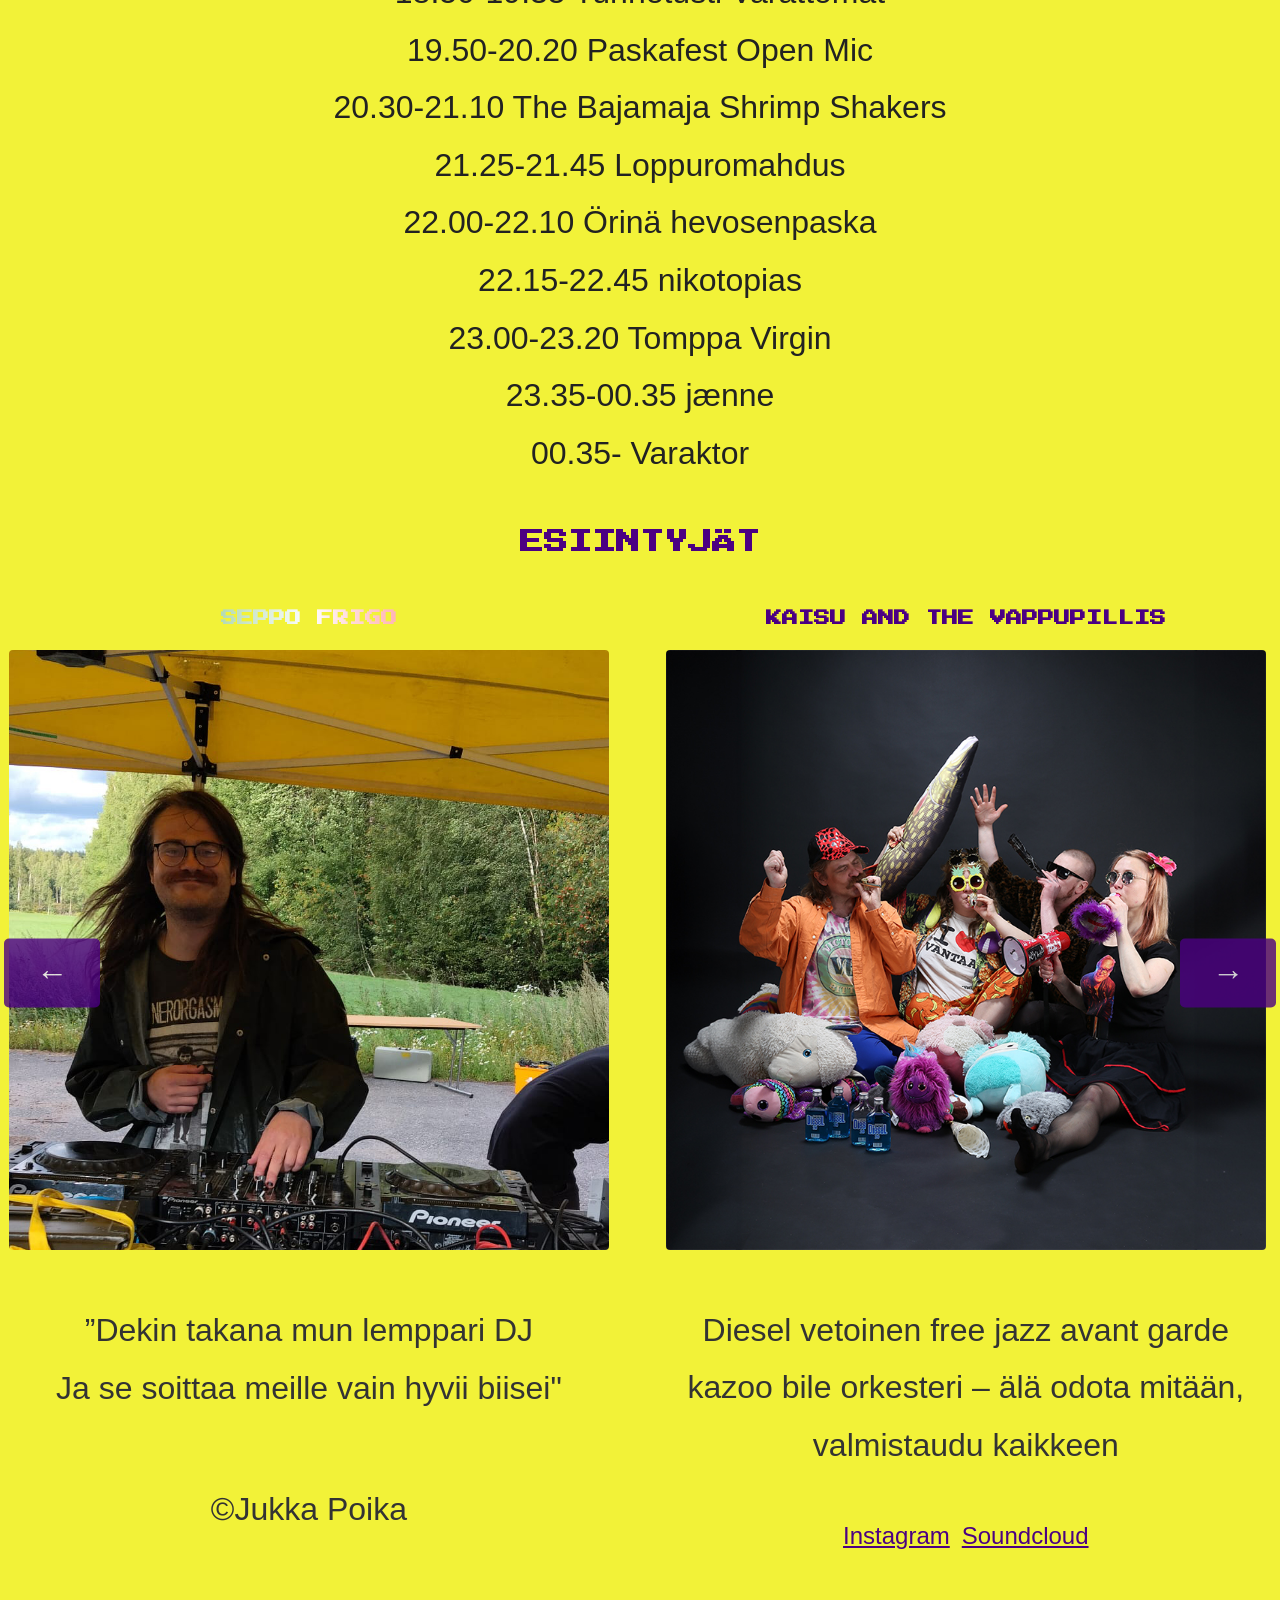
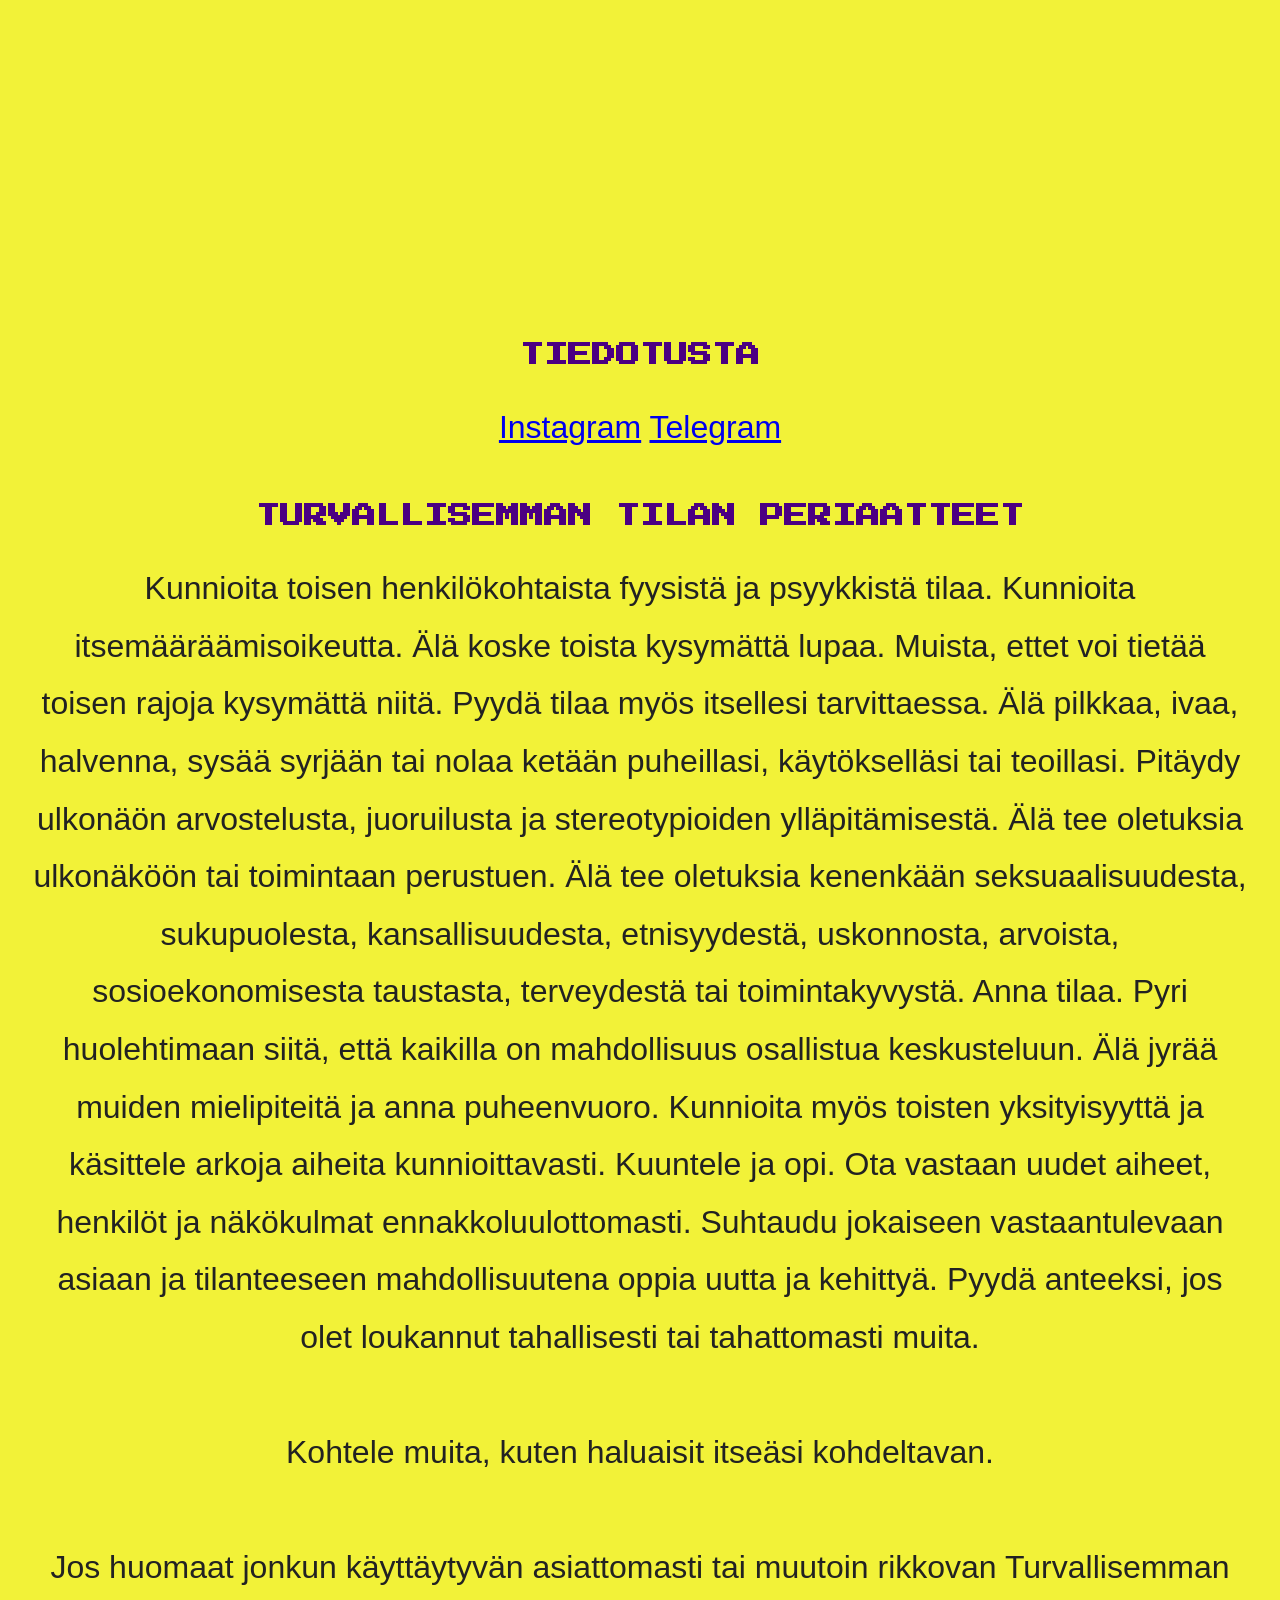
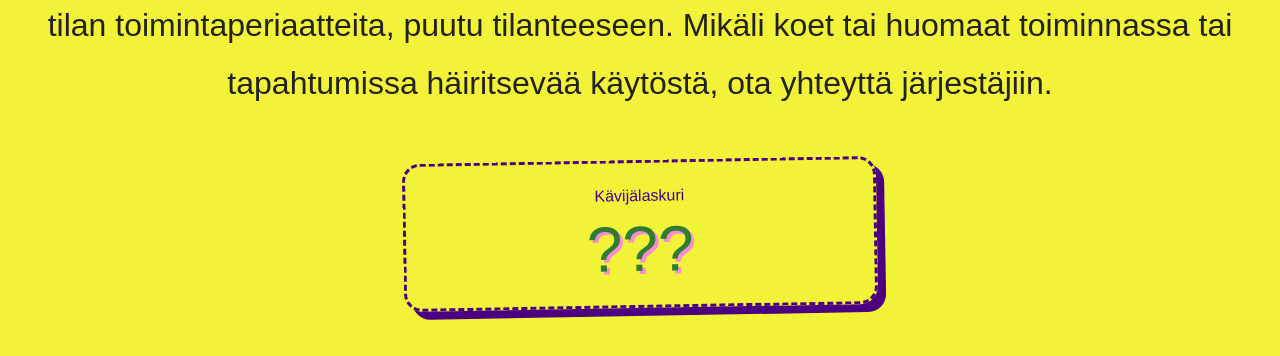
==== commit 8c181f55: "Update protest description in index.html" ====
--- a/index.html
+++ b/index.html
@@ -40,7 +40,7 @@
 </header>
 
   <section id="hero">
-    <p>Paskafest on kolmatta kertaa järjestettävä mielenosoitus, joka vaatii Lisää ilmaista paskaa</p>
+    <p>Paskafest on mielenosoitus, joka vaatii Lisää ilmaista paskaa kulttuuria, taidetta ja omaehtoista viihdettä Helsinkiin ja Vantaalle</p>
   </section>
 
   
--- a/assets/inline.css
+++ b/assets/inline.css
@@ -323,7 +323,7 @@
   min-width: 600px;
   flex-shrink: 0;
   /*background: #fff, opacity: 0.75;*/
-  padding: 1.5rem;
+  /*padding: 1.5rem;*/
   border-radius: 4px;
   /* box-shadow: 2px 2px 8px rgba(0,0,0,0.1);*/
   text-align: center;
@@ -405,8 +405,8 @@
   background-color: #4B0082;
   color: white;
   border: none;
-  padding: 0.5rem 0.75rem;
-  font-size: 1.5rem;
+  padding: 1rem 2rem;
+  font-size: 2rem;
   cursor: pointer;
   z-index: 10;
   border-radius: 5px;
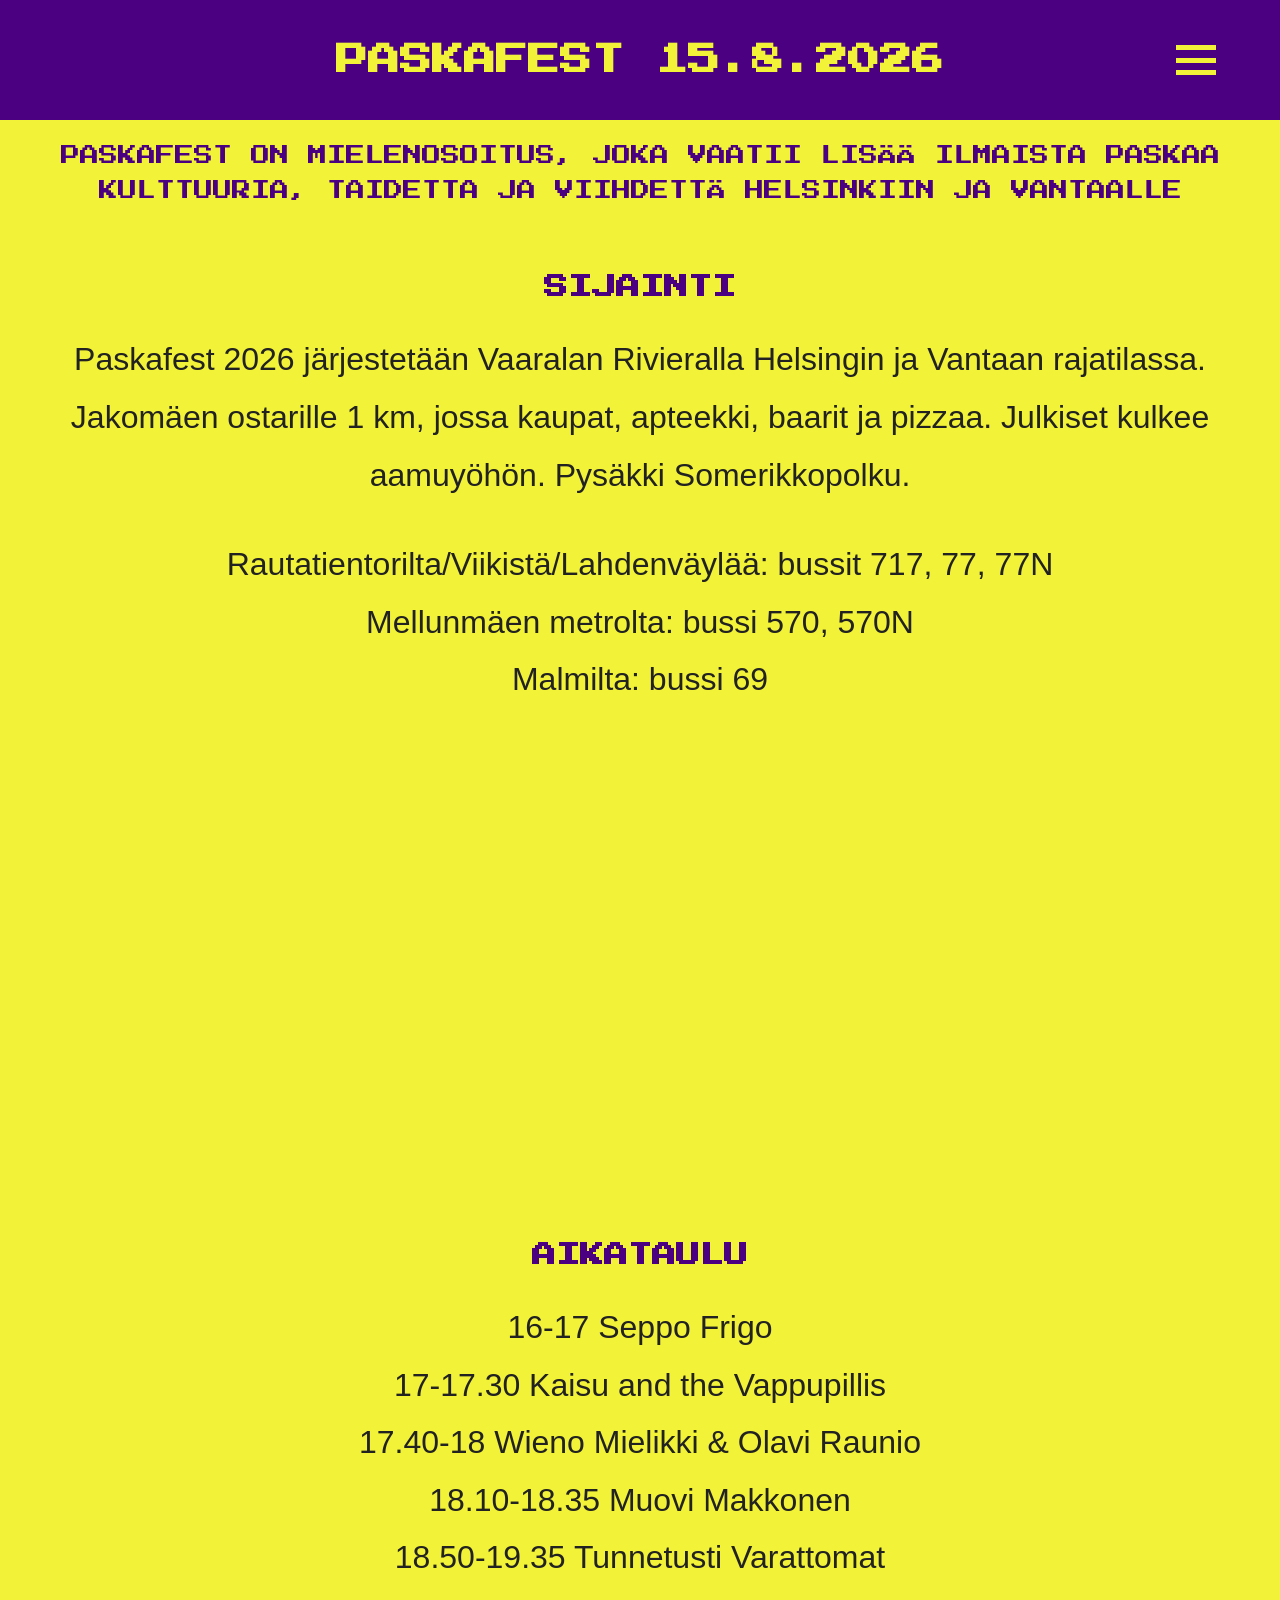
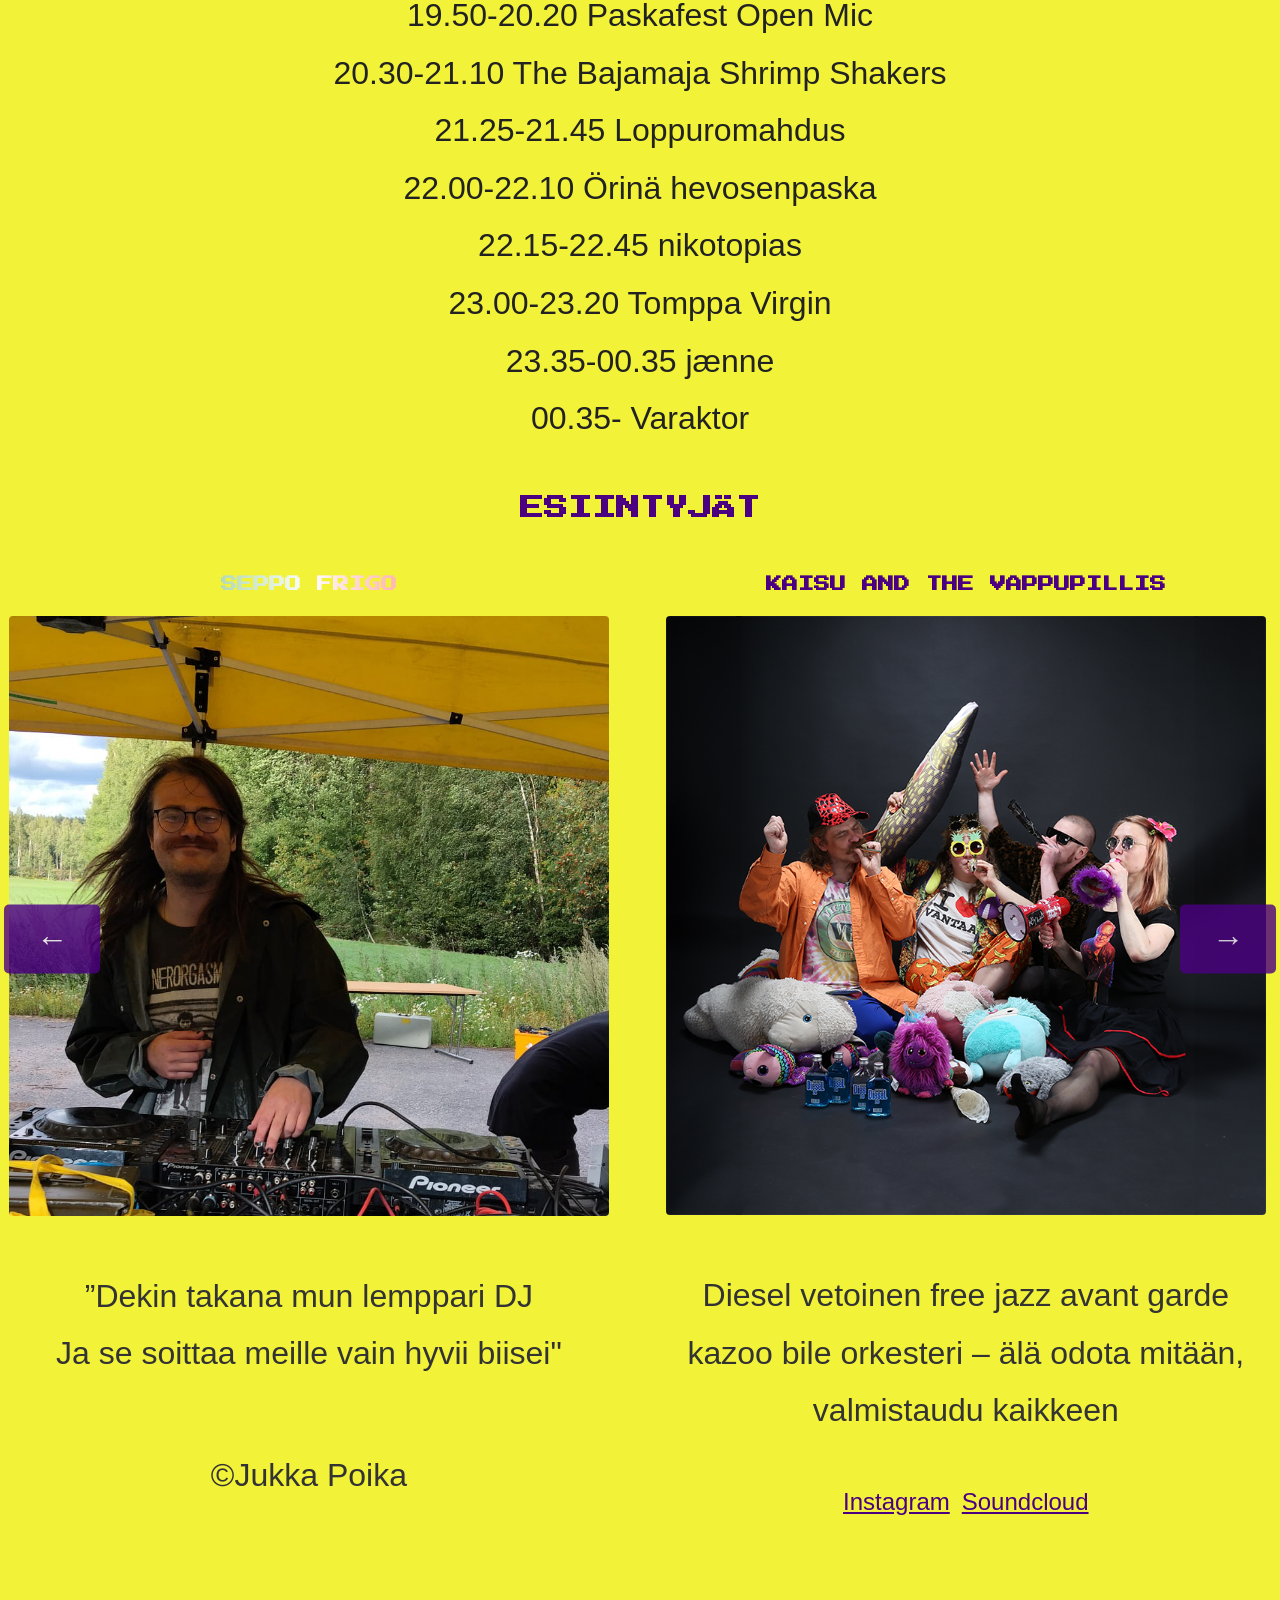
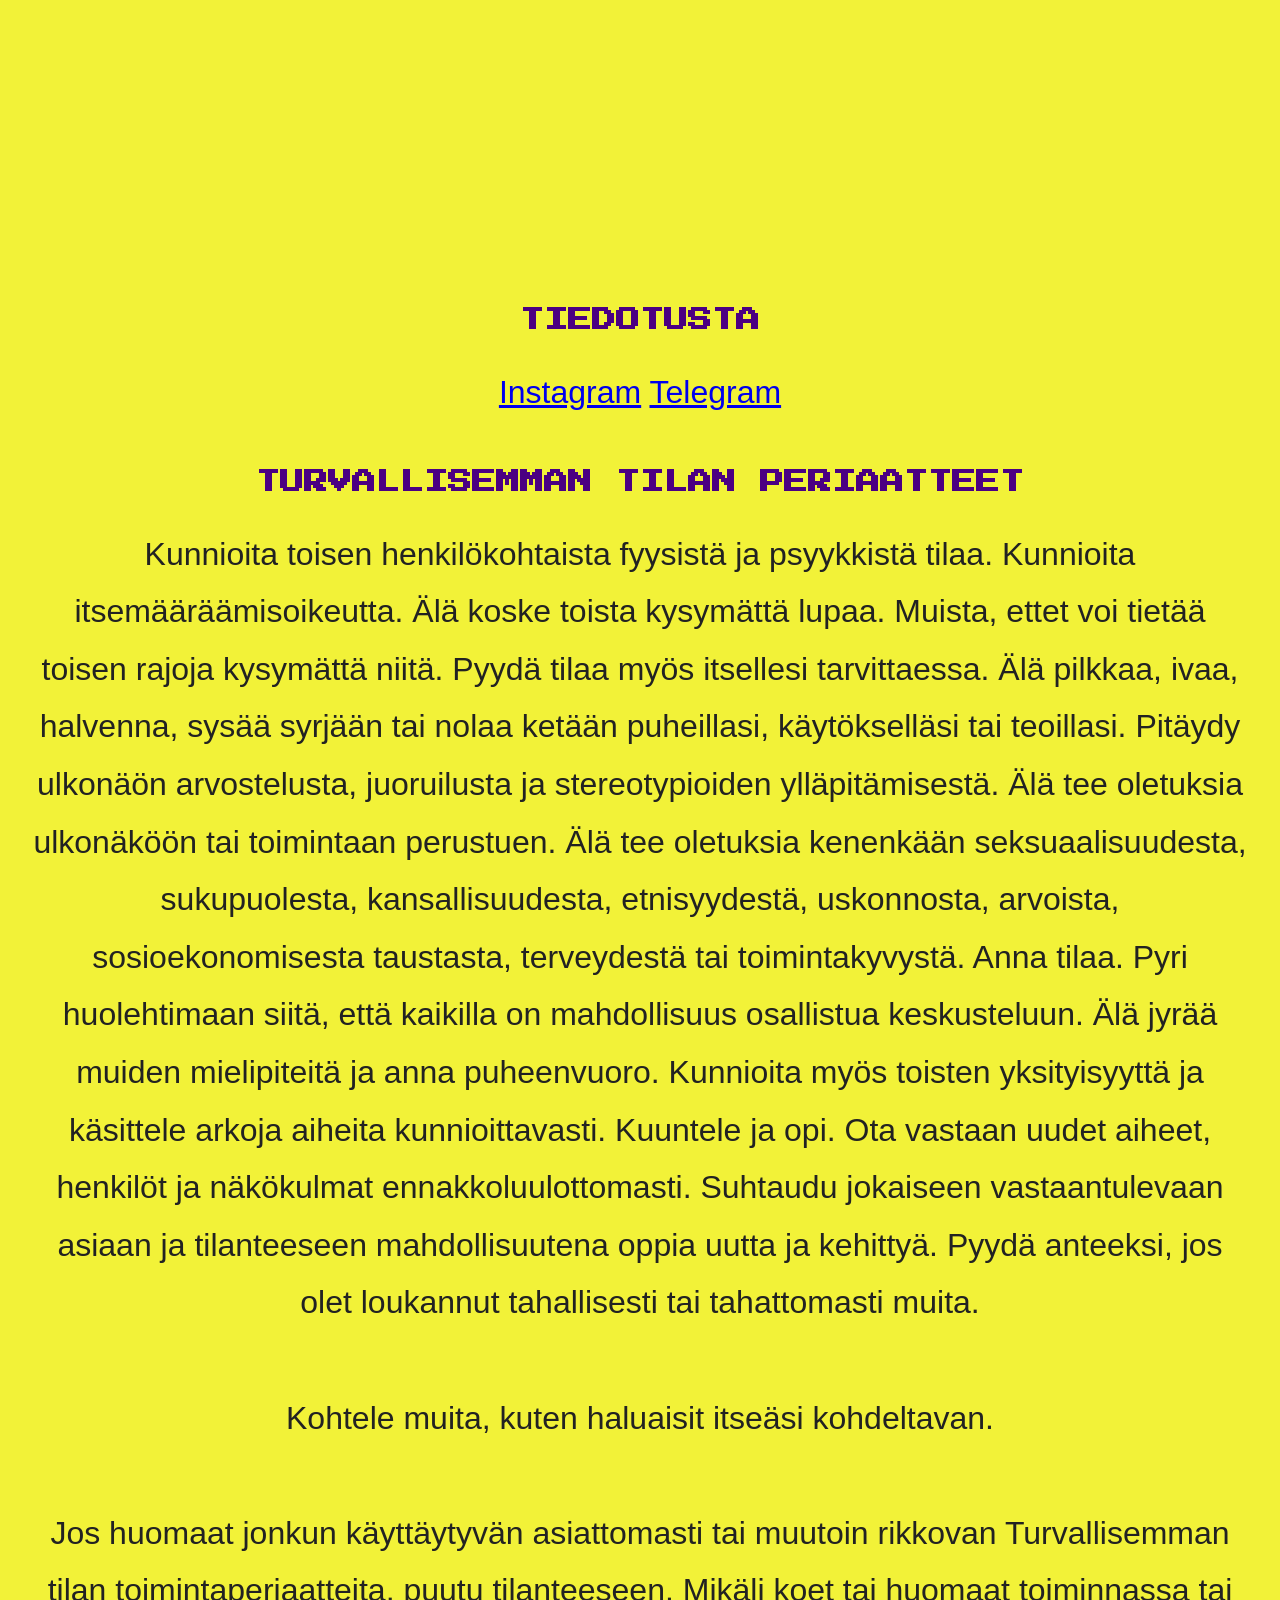
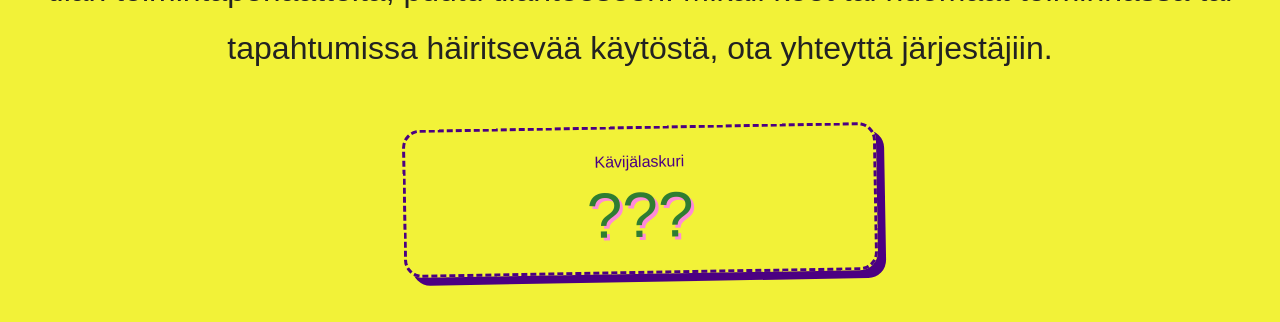
==== commit 89fcf5c7: "Remove 'omaaehtoista' from Paskafest description" ====
--- a/index.html
+++ b/index.html
@@ -40,7 +40,7 @@
 </header>
 
   <section id="hero">
-    <p>Paskafest on mielenosoitus, joka vaatii Lisää ilmaista paskaa kulttuuria, taidetta ja omaehtoista viihdettä Helsinkiin ja Vantaalle</p>
+    <p>Paskafest on mielenosoitus, joka vaatii Lisää ilmaista paskaa kulttuuria, taidetta ja viihdettä Helsinkiin ja Vantaalle</p>
   </section>
 
   
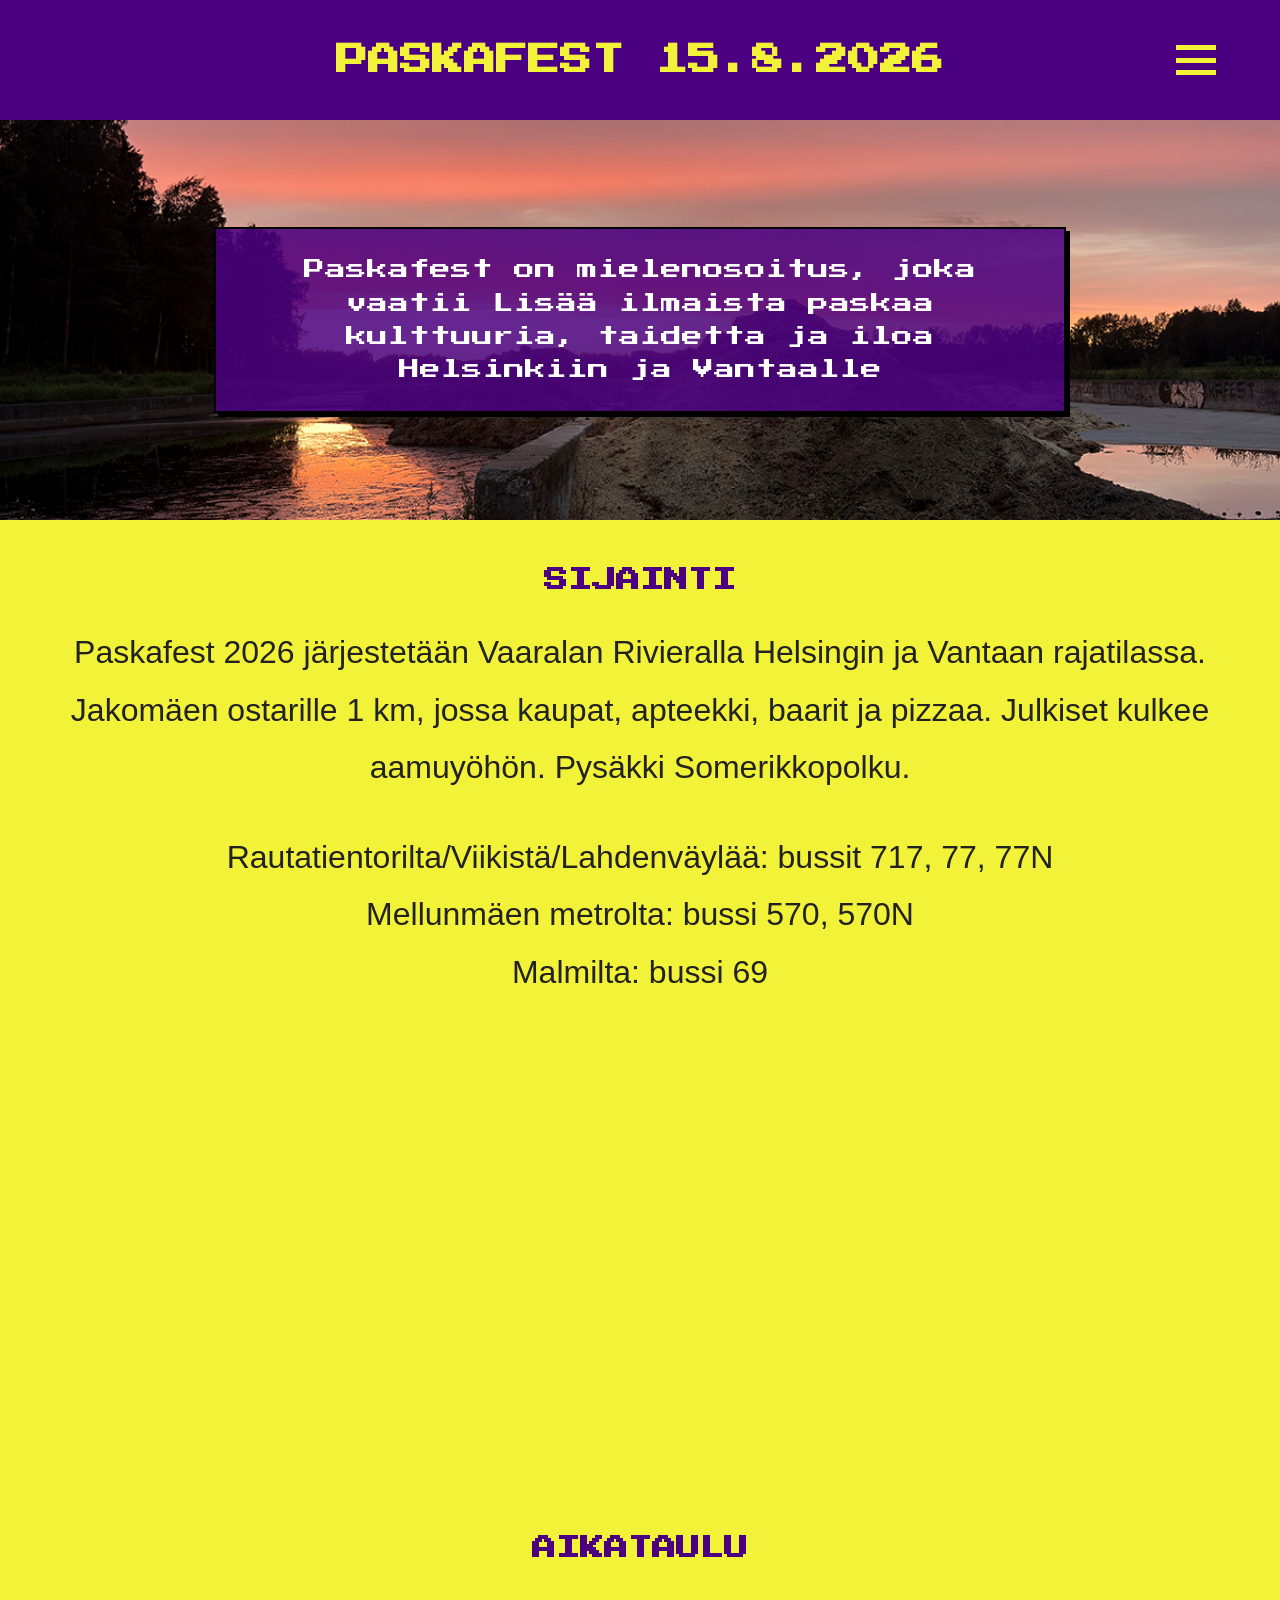
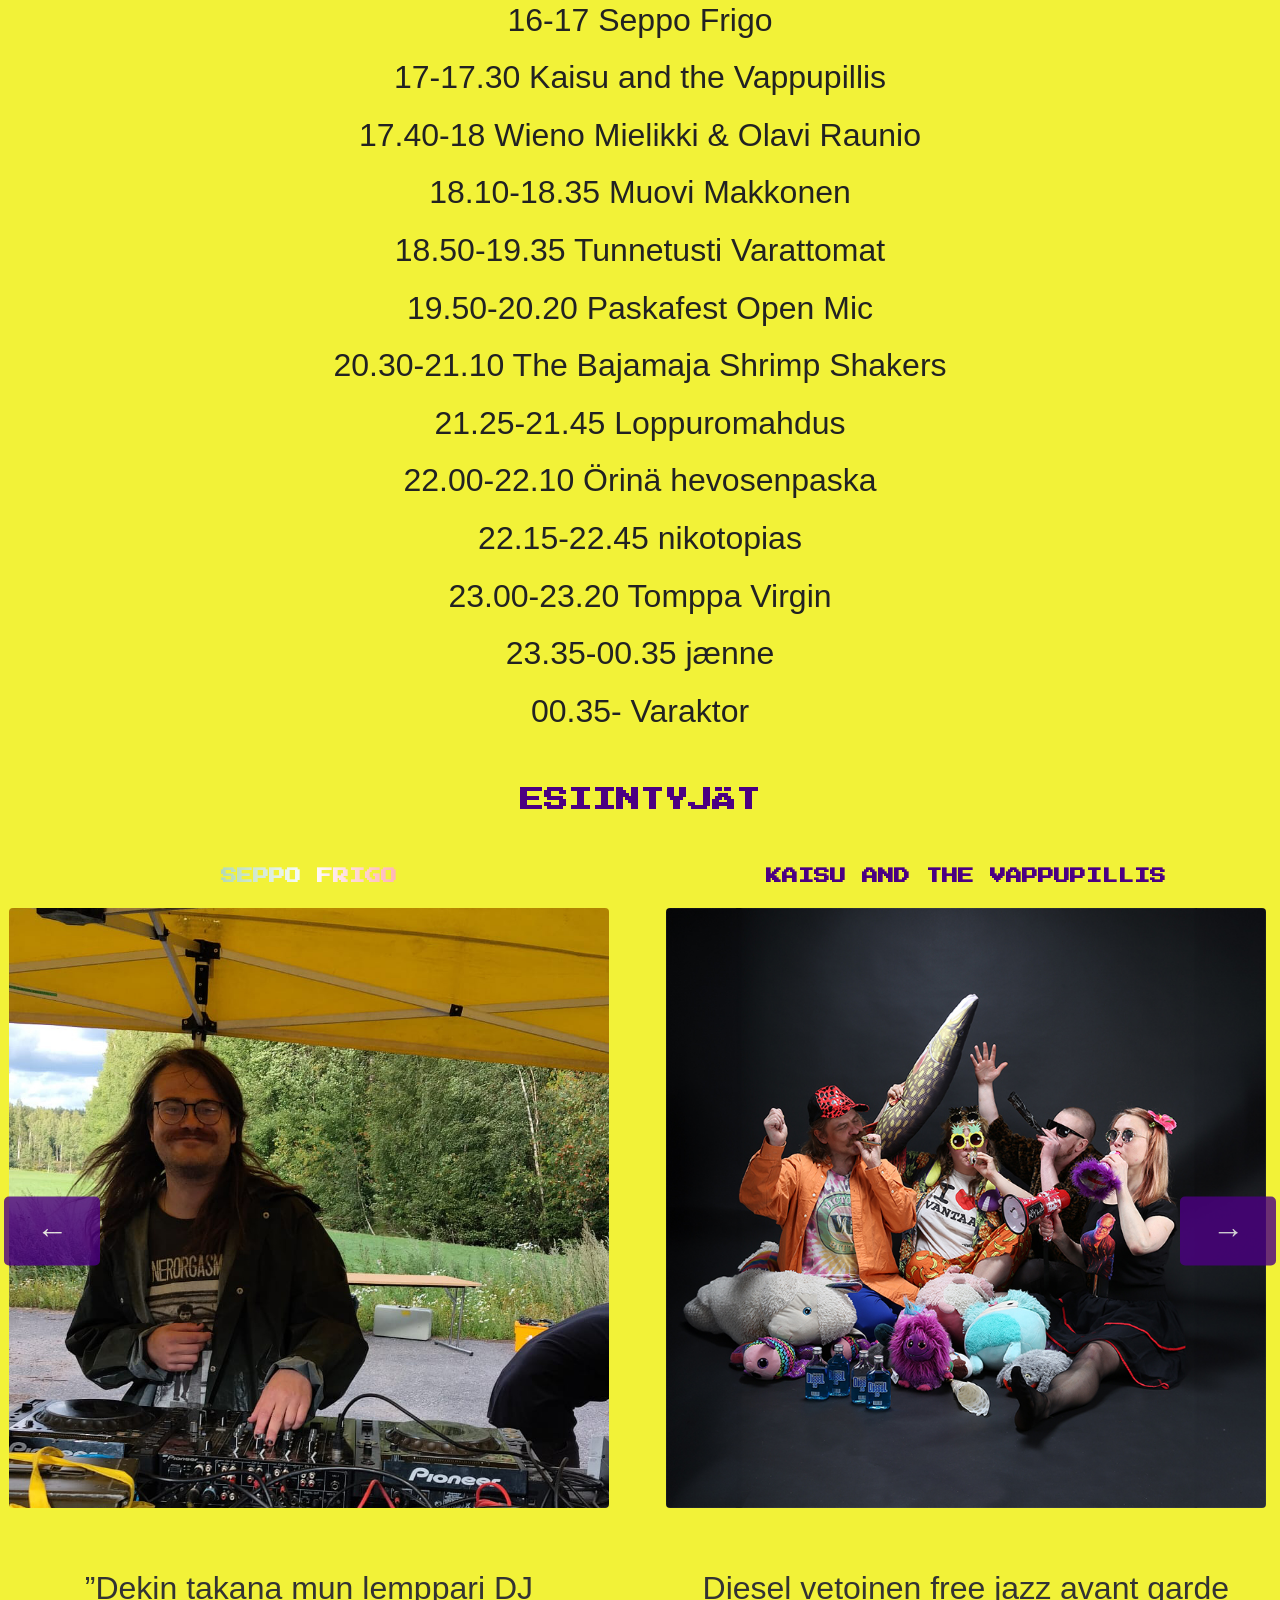
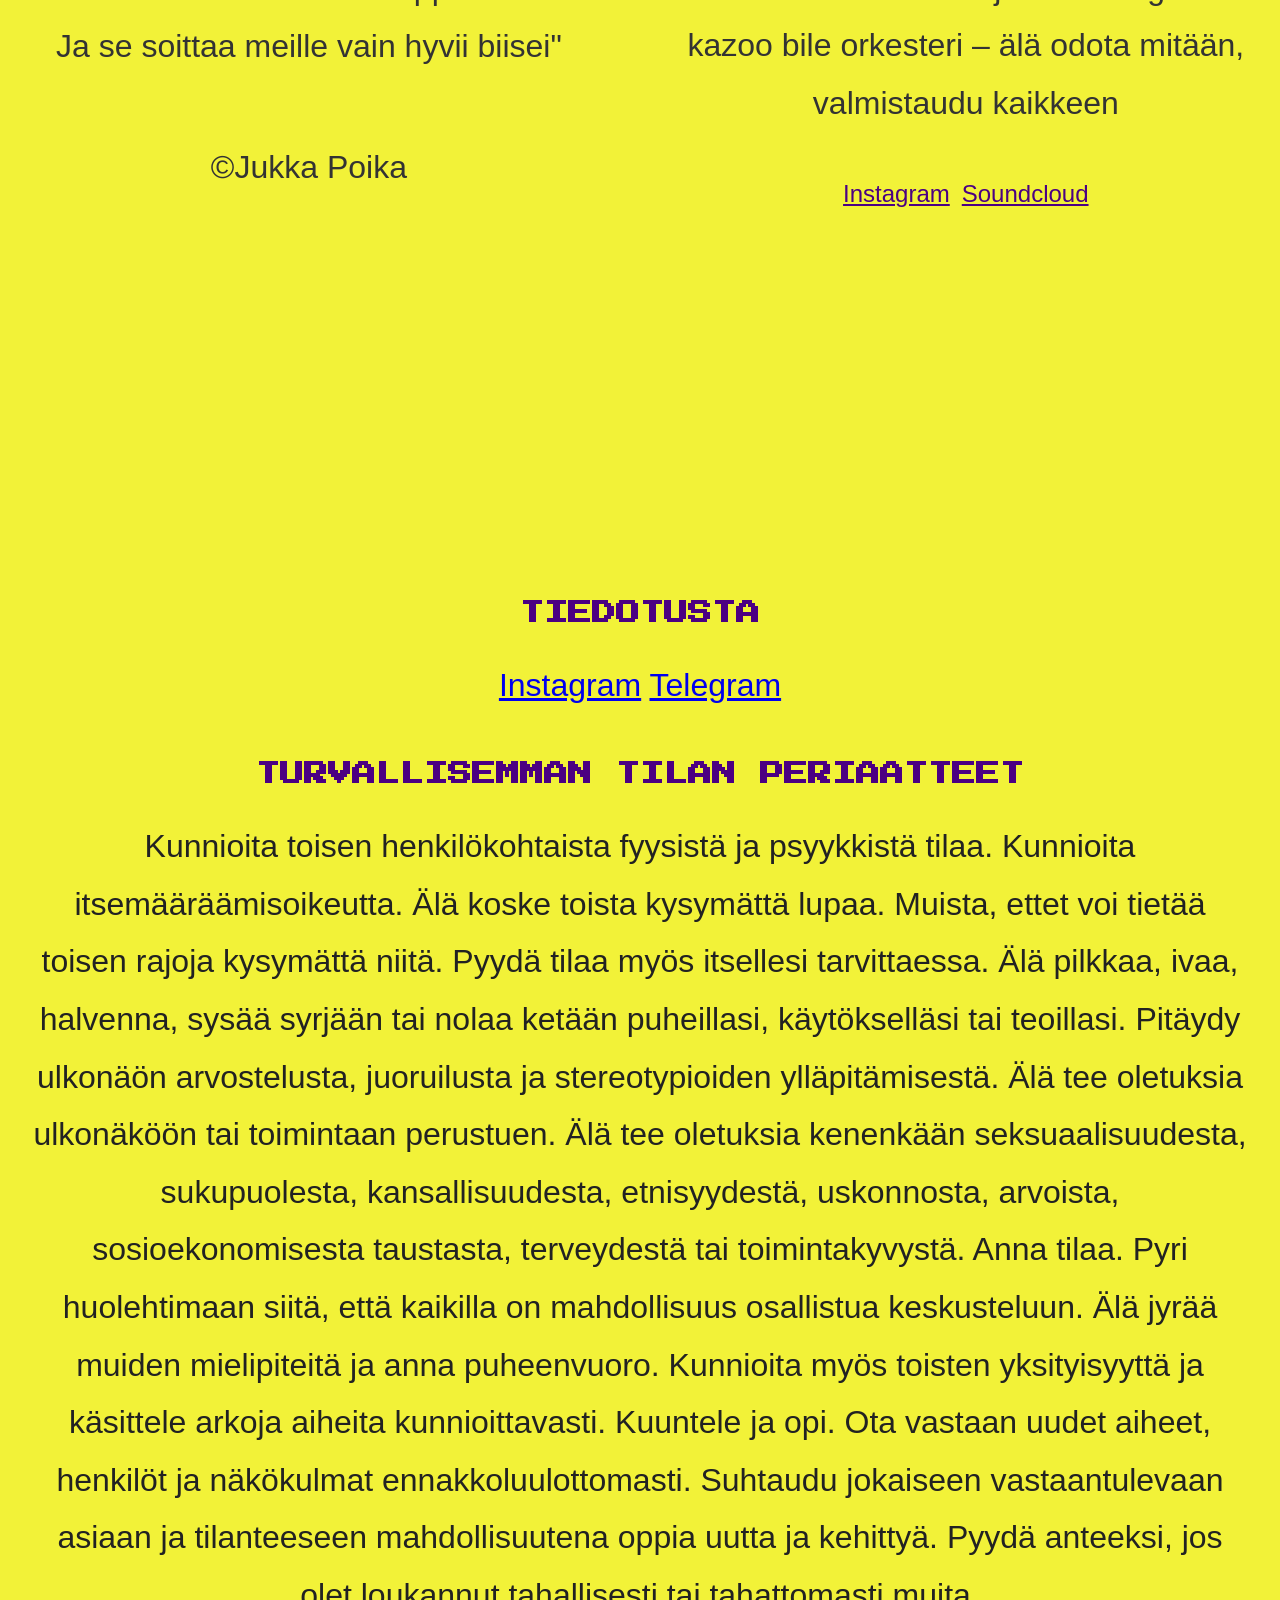
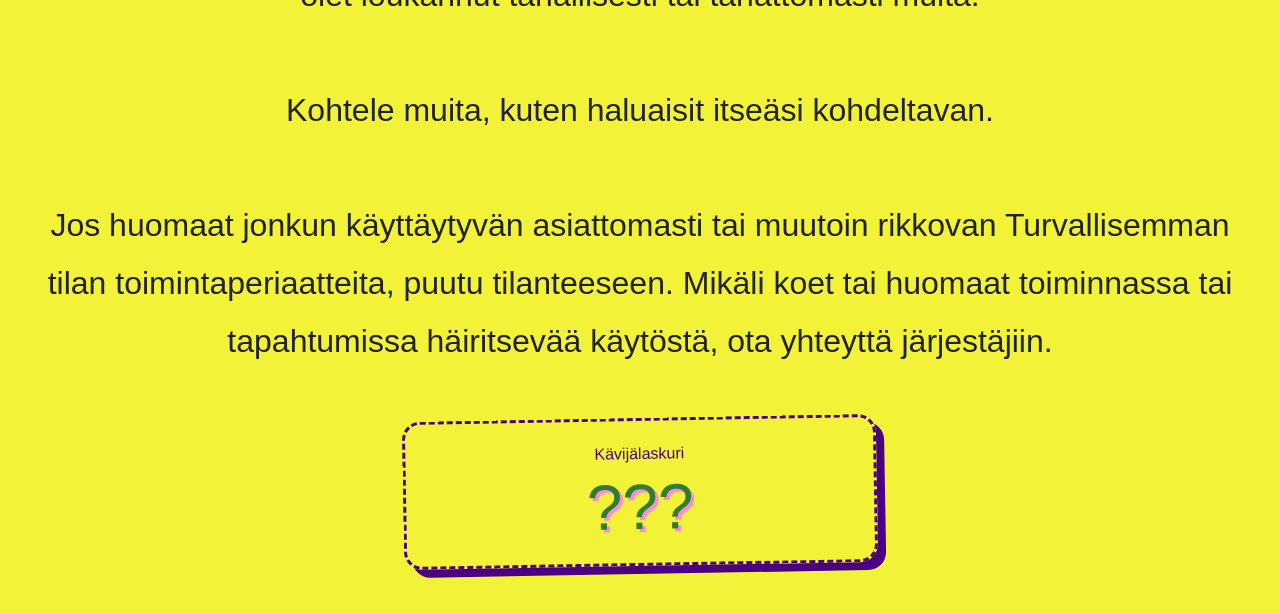
==== commit 04583e67: "Update event description to include 'iloa' instead of 'viihdettä'" ====
--- a/index.html
+++ b/index.html
@@ -40,7 +40,7 @@
 </header>
 
   <section id="hero">
-    <p>Paskafest on mielenosoitus, joka vaatii Lisää ilmaista paskaa kulttuuria, taidetta ja viihdettä Helsinkiin ja Vantaalle</p>
+    <p>Paskafest on mielenosoitus, joka vaatii Lisää ilmaista paskaa kulttuuria, taidetta ja iloa Helsinkiin ja Vantaalle</p>
   </section>
 
   
--- a/assets/inline.css
+++ b/assets/inline.css
@@ -173,15 +173,44 @@
   margin-bottom: 0.5em;
 }
 
-/* teksti otsikon alla */
-
+/* --- Hero-alue--- */
+#hero {
+  background-image: url('img/viikin-paska-allas.jpg'); 
+  
+  /* Taustakuvan skaalaus ja sijoittelu */
+  background-size: cover; 
+  background-position: center; 
+  background-repeat: no-repeat;
+  
+  /* Koko ja asettelu */
+  width: 100%;
+  height: 400px;
+  max-height: 400px;
+  
+  /* Sisällön (tekstin) keskittäminen kuvan päälle */
+  display: flex;
+  align-items: center;
+  justify-content: center;
+  padding: 1rem;
+  box-sizing: border-box;
+}
+
+/* --- Hero-alue--- */
 #hero p {
-  font-family: 'Press Start 2P', 'Courier New', Courier, monospace;
-  text-align: center;
-  font-size: 1.2em;
+  /* Fontin tyylit */
+  font-family: 'Press Start 2P', 'Courier New', Courier, monospace;
+  font-size: 1.3em;
+  color: #ffffff;
+  text-align: center;
+  line-height: 1.6;
   margin: 1em;
-  text-transform: uppercase;
-  color: #4B0082; /* tumma violetti */
+  
+  /* Laatikon tyylit */
+  background-color: rgba(75, 0, 130, 0.85); /* Puoliläpinäkyvä violetti */
+  padding: 1.5rem;
+  max-width: 800px;
+  border: 2px solid #000;
+  box-shadow: 4px 4px 0px #000;
 }
 
 
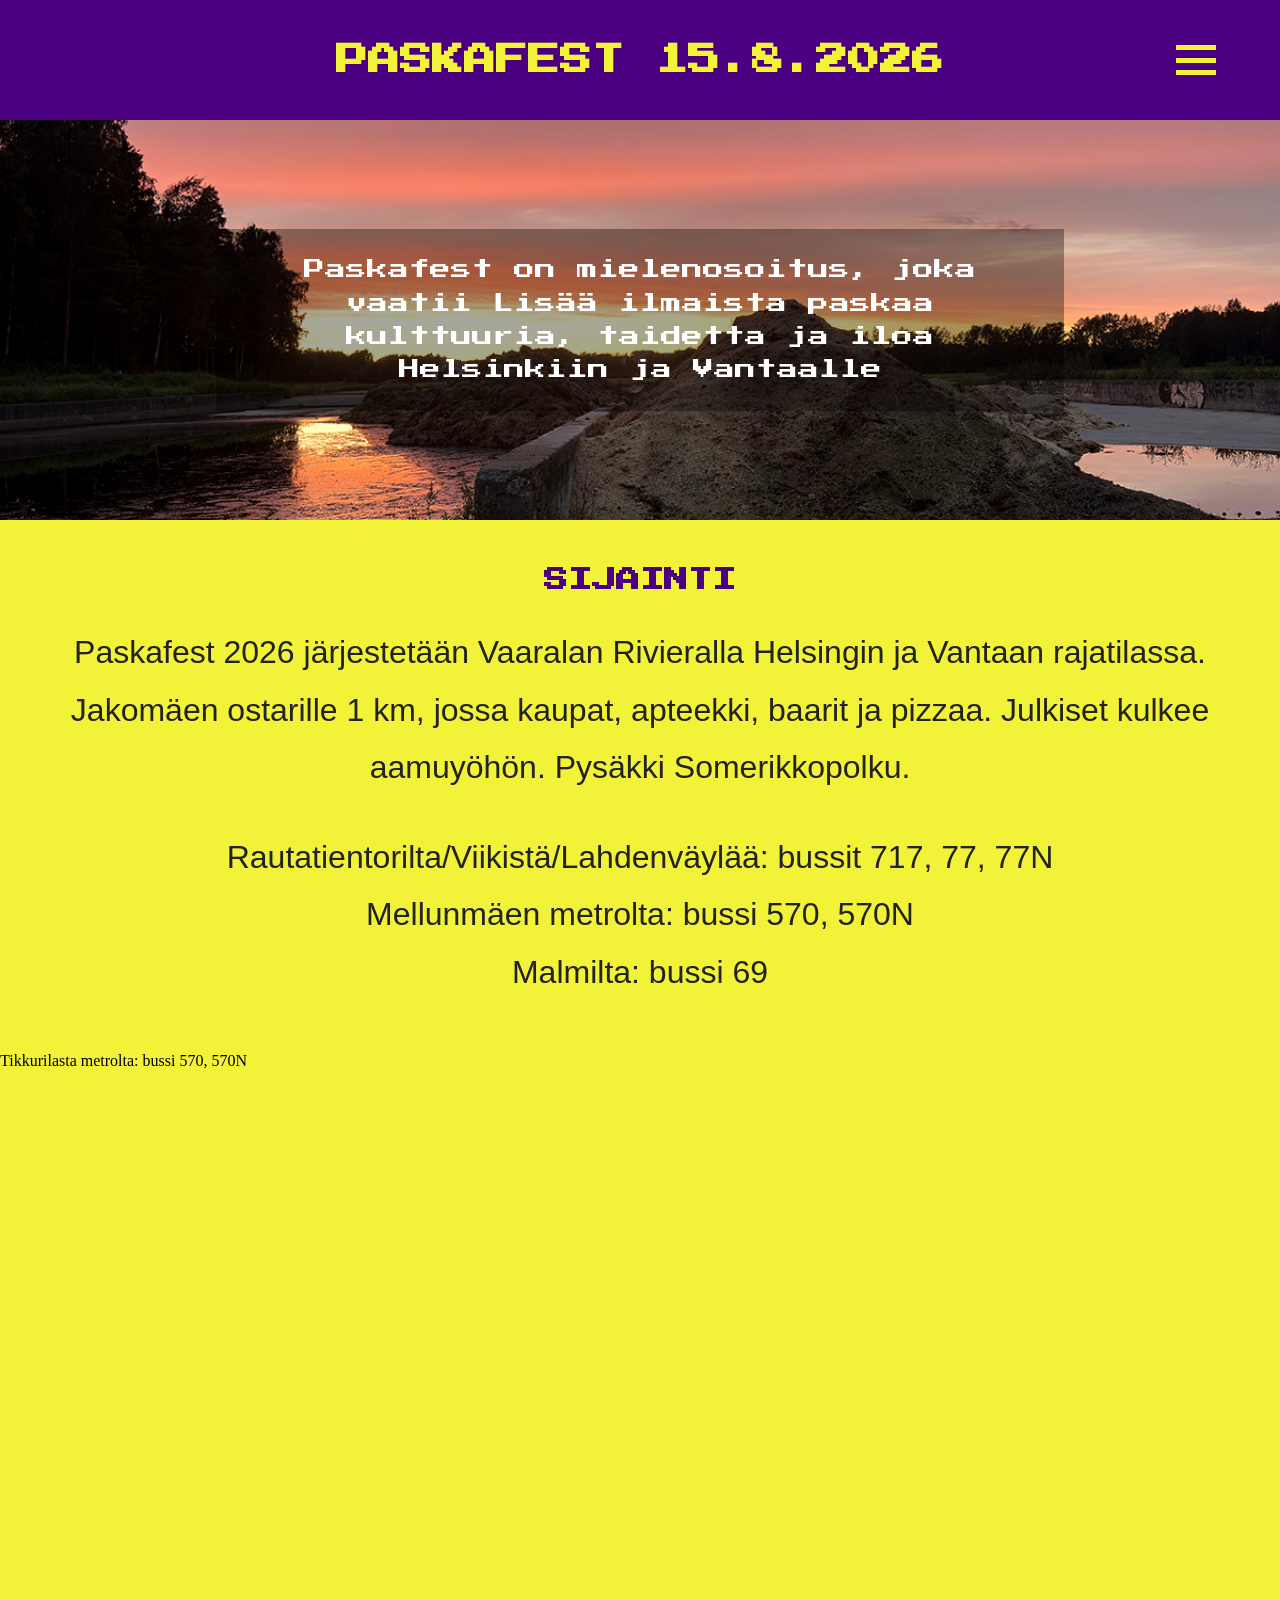
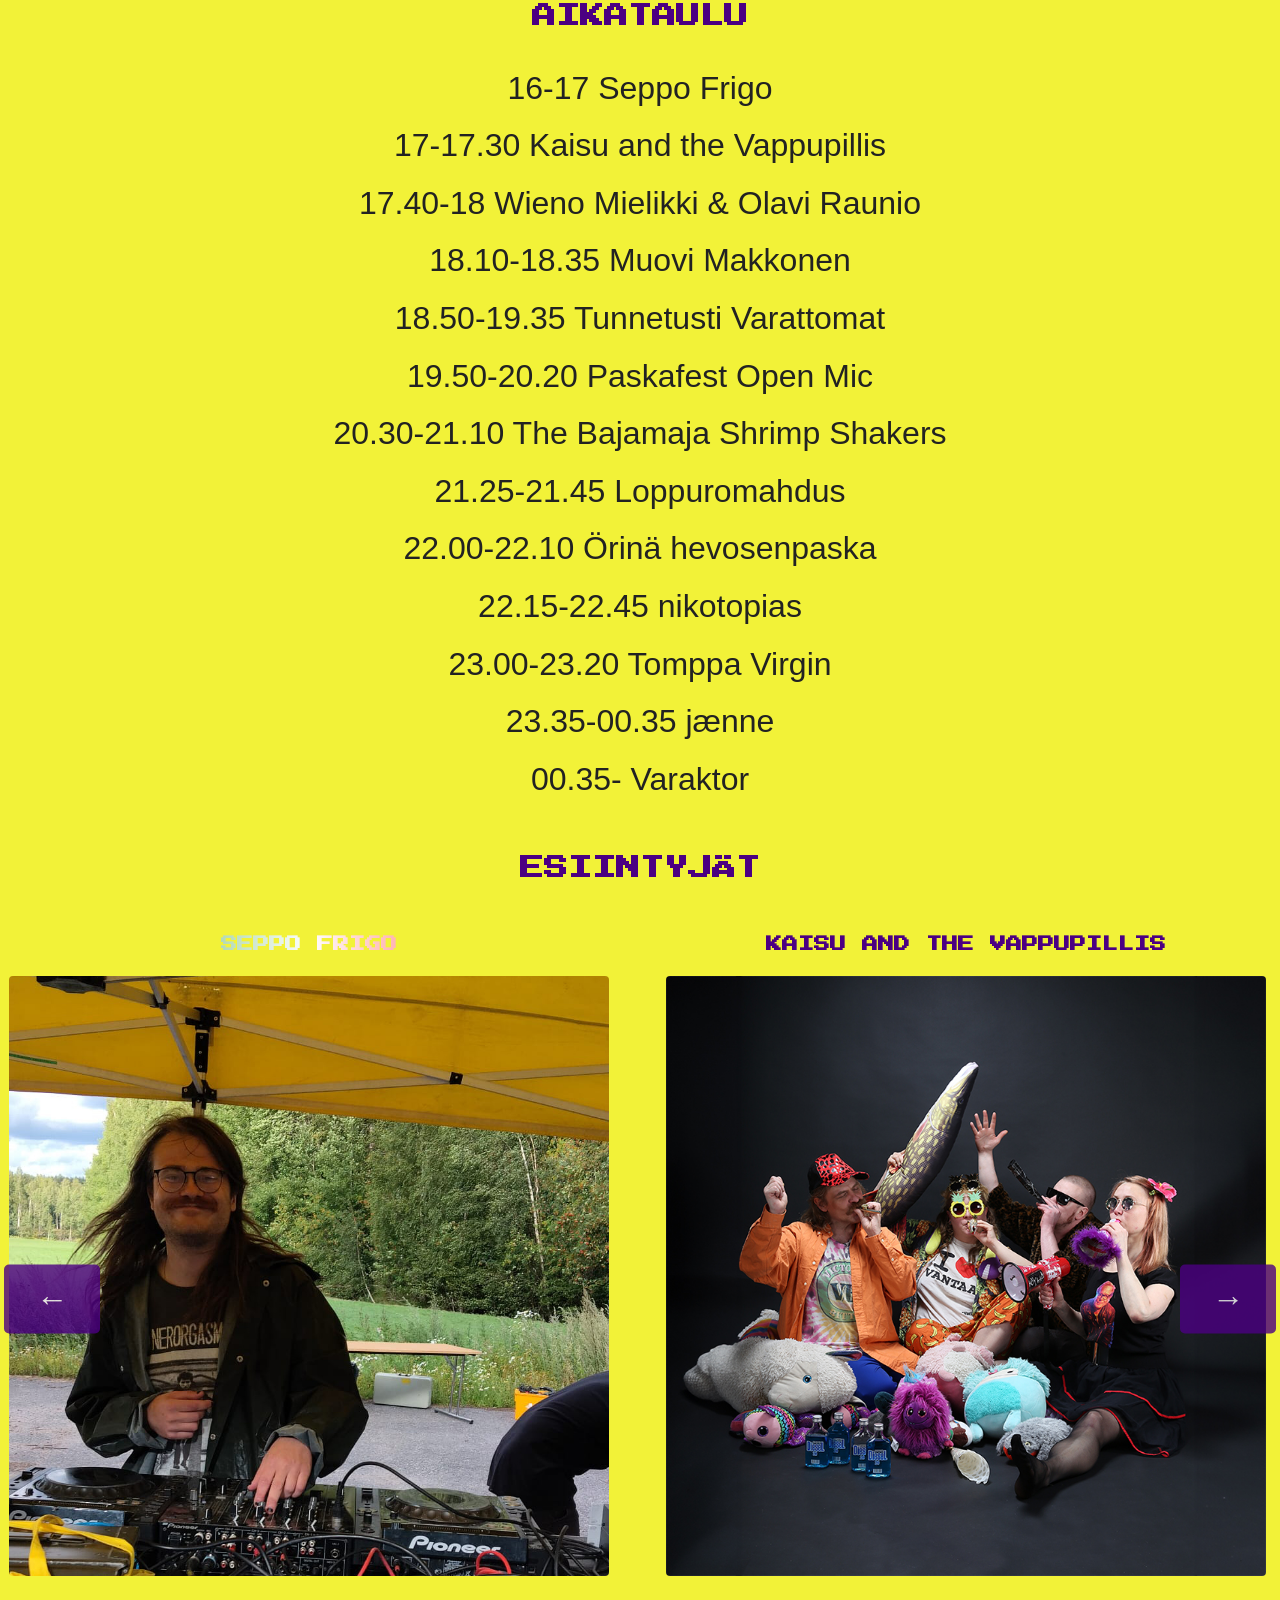
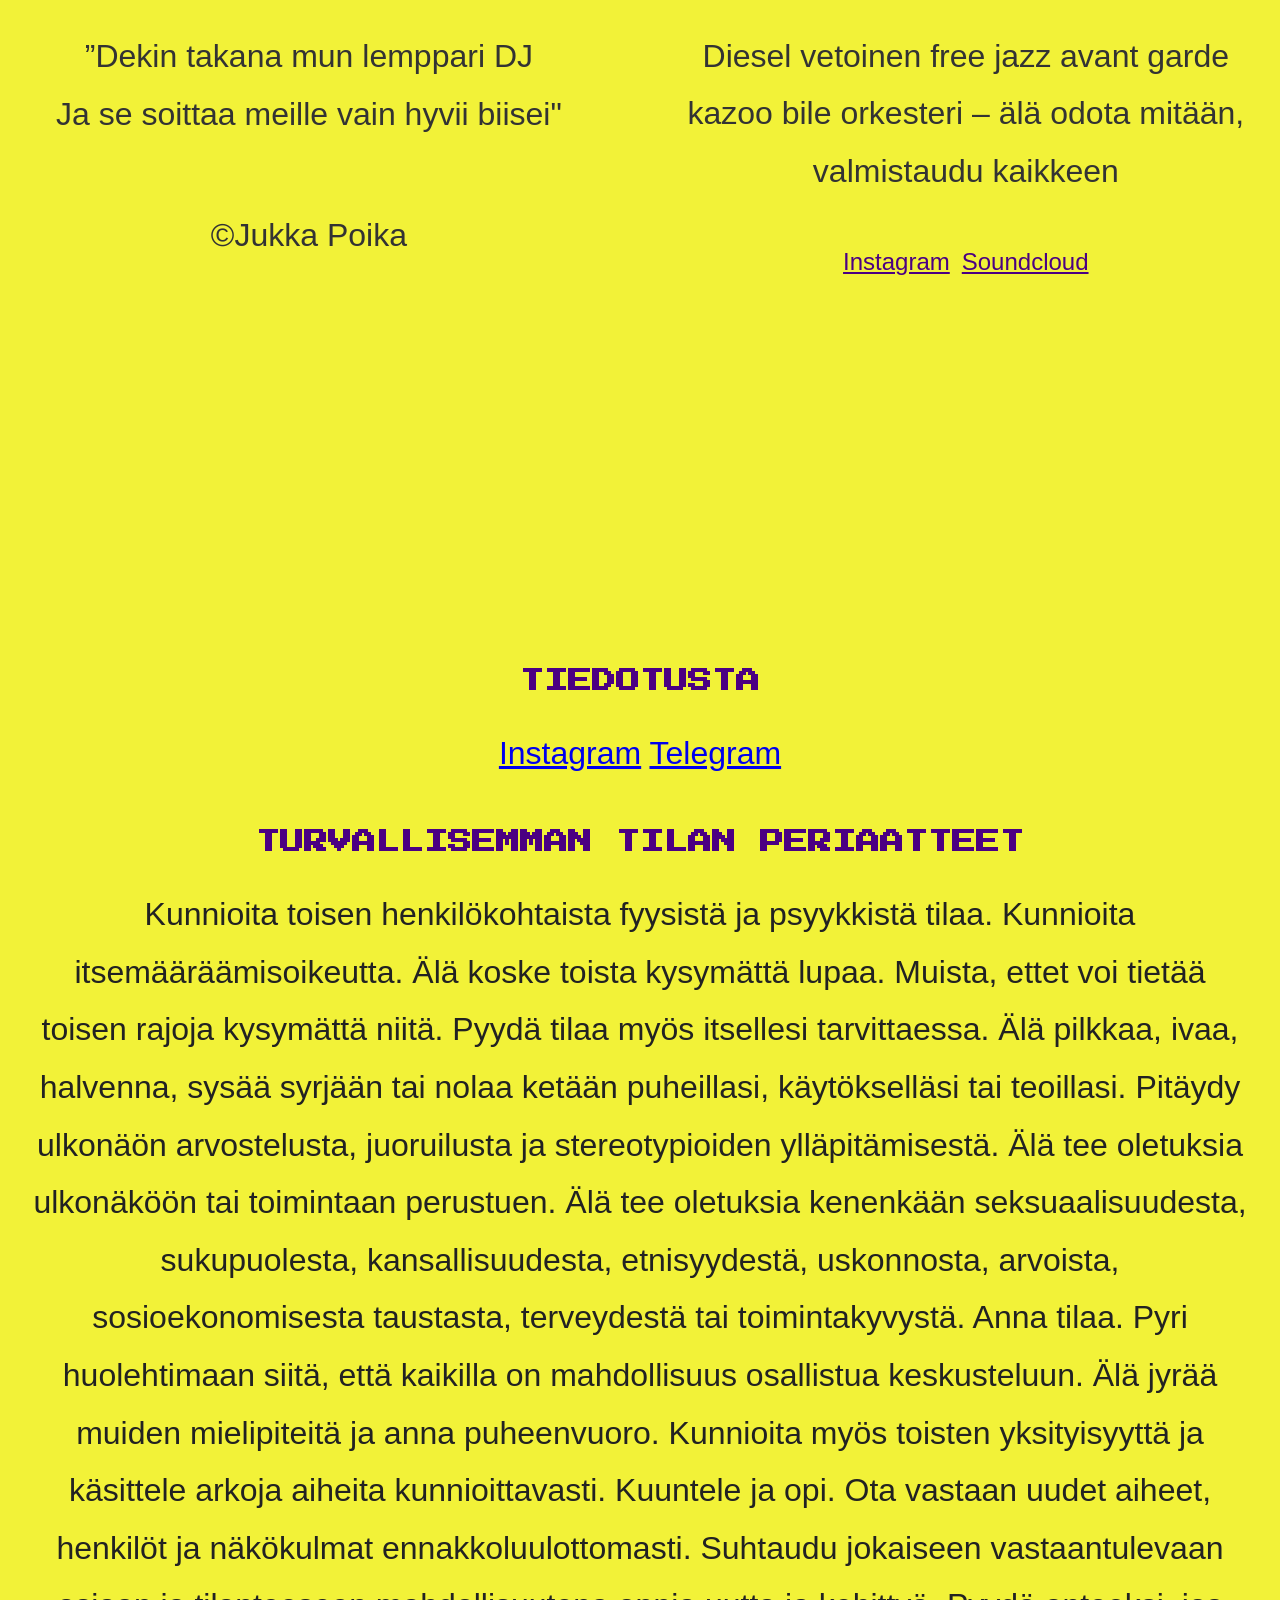
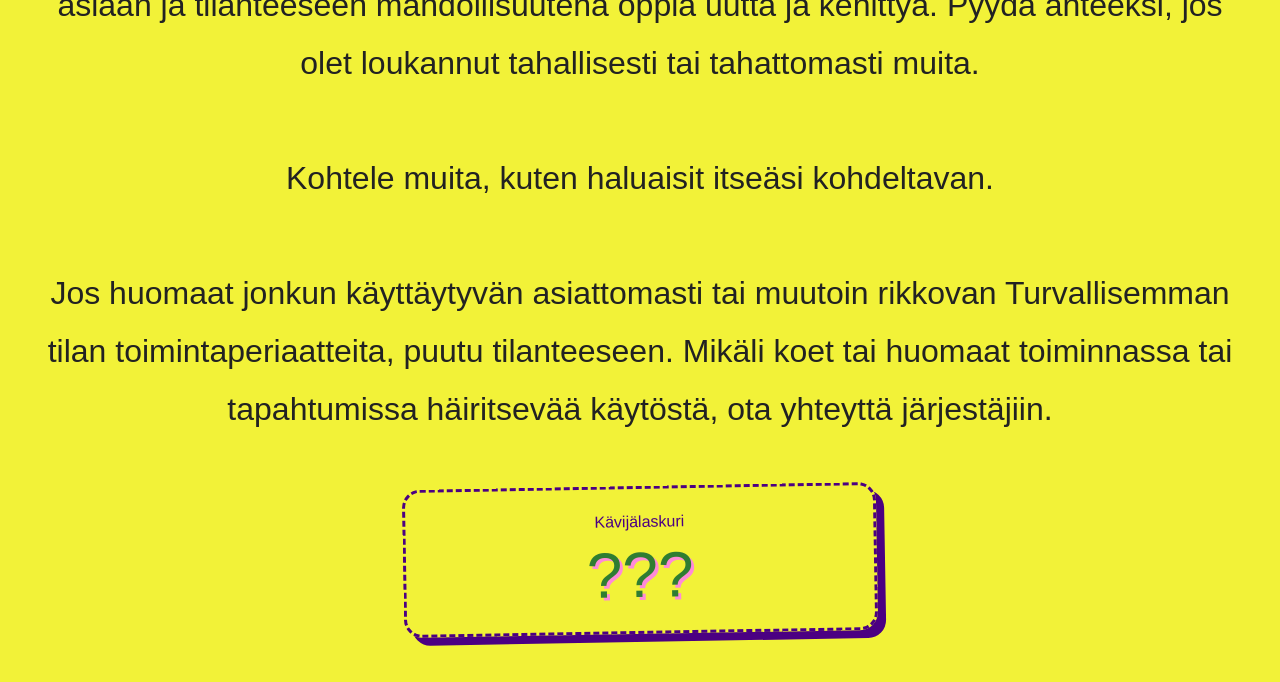
==== commit 1b008581: "Update transportation information in index.html Added additional bus routes from Tikkurila to the lo" ====
--- a/index.html
+++ b/index.html
@@ -47,8 +47,10 @@
 <section id="sijainti" style="position: relative; overflow: hidden;">
 	<h2>Sijainti</h2>
     <p>Paskafest 2026 järjestetään Vaaralan Rivieralla Helsingin ja Vantaan rajatilassa. Jakomäen ostarille 1 km, jossa kaupat, apteekki, baarit ja pizzaa. Julkiset kulkee aamuyöhön. Pysäkki Somerikkopolku.</p>
-    <p>Rautatientorilta/Viikistä/Lahdenväylää: bussit 717, 77, 77N </br> Mellunmäen metrolta: bussi 570, 570N </br> 
-	Malmilta: bussi 69</p>
+    <p>Rautatientorilta/Viikistä/Lahdenväylää: bussit 717, 77, 77N 
+	</br> Mellunmäen metrolta: bussi 570, 570N 
+	</br> Malmilta: bussi 69</p>
+	</br> Tikkurilasta metrolta: bussi 570, 570N </br>
 	<p></p>
 	  <!-- Google Maps iframe -->
   <div style="position: relative; z-index: 1;">
--- a/assets/inline.css
+++ b/assets/inline.css
@@ -206,11 +206,11 @@
   margin: 1em;
   
   /* Laatikon tyylit */
-  background-color: rgba(75, 0, 130, 0.85); /* Puoliläpinäkyvä violetti */
+  background-color: rgba(0, 0, 0, 0.35);
   padding: 1.5rem;
   max-width: 800px;
-  border: 2px solid #000;
-  box-shadow: 4px 4px 0px #000;
+  /*border: 2px solid #000; */
+  /*box-shadow: 4px 4px 0px #000; */
 }
 
 
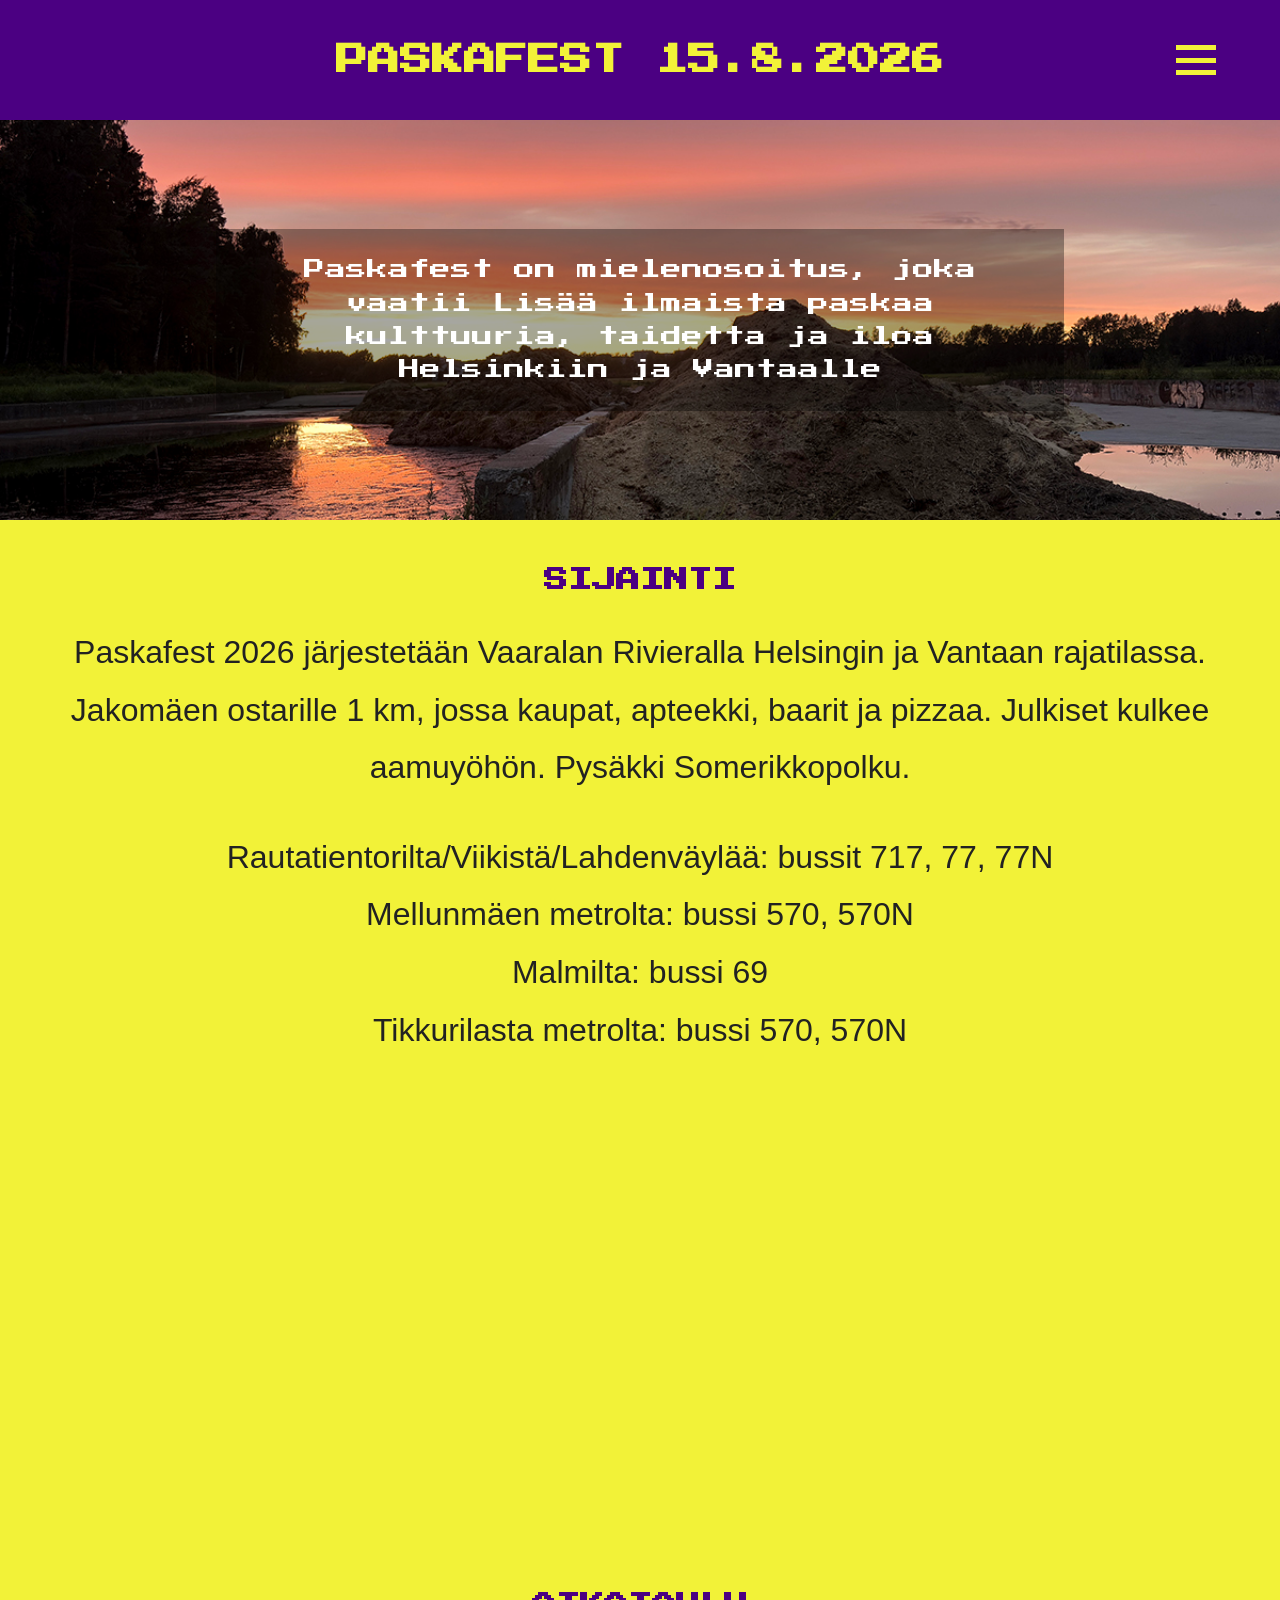
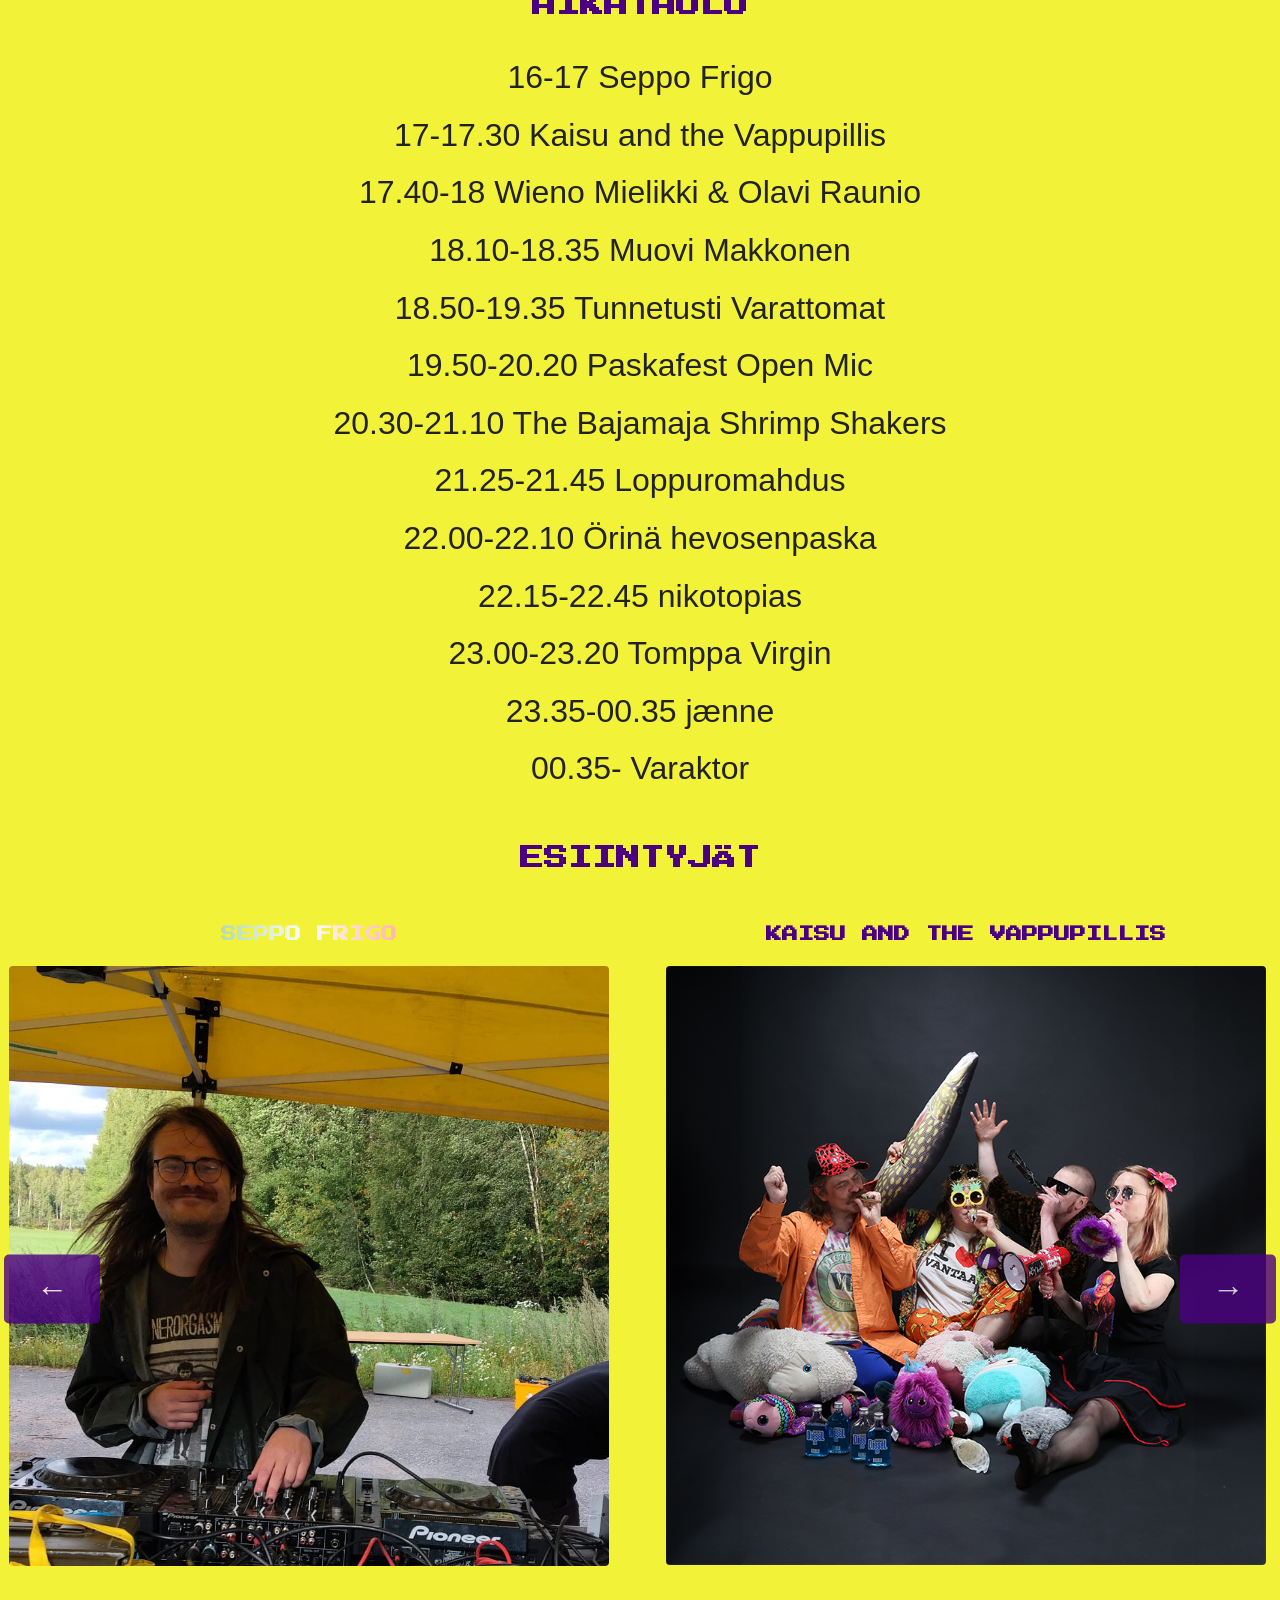
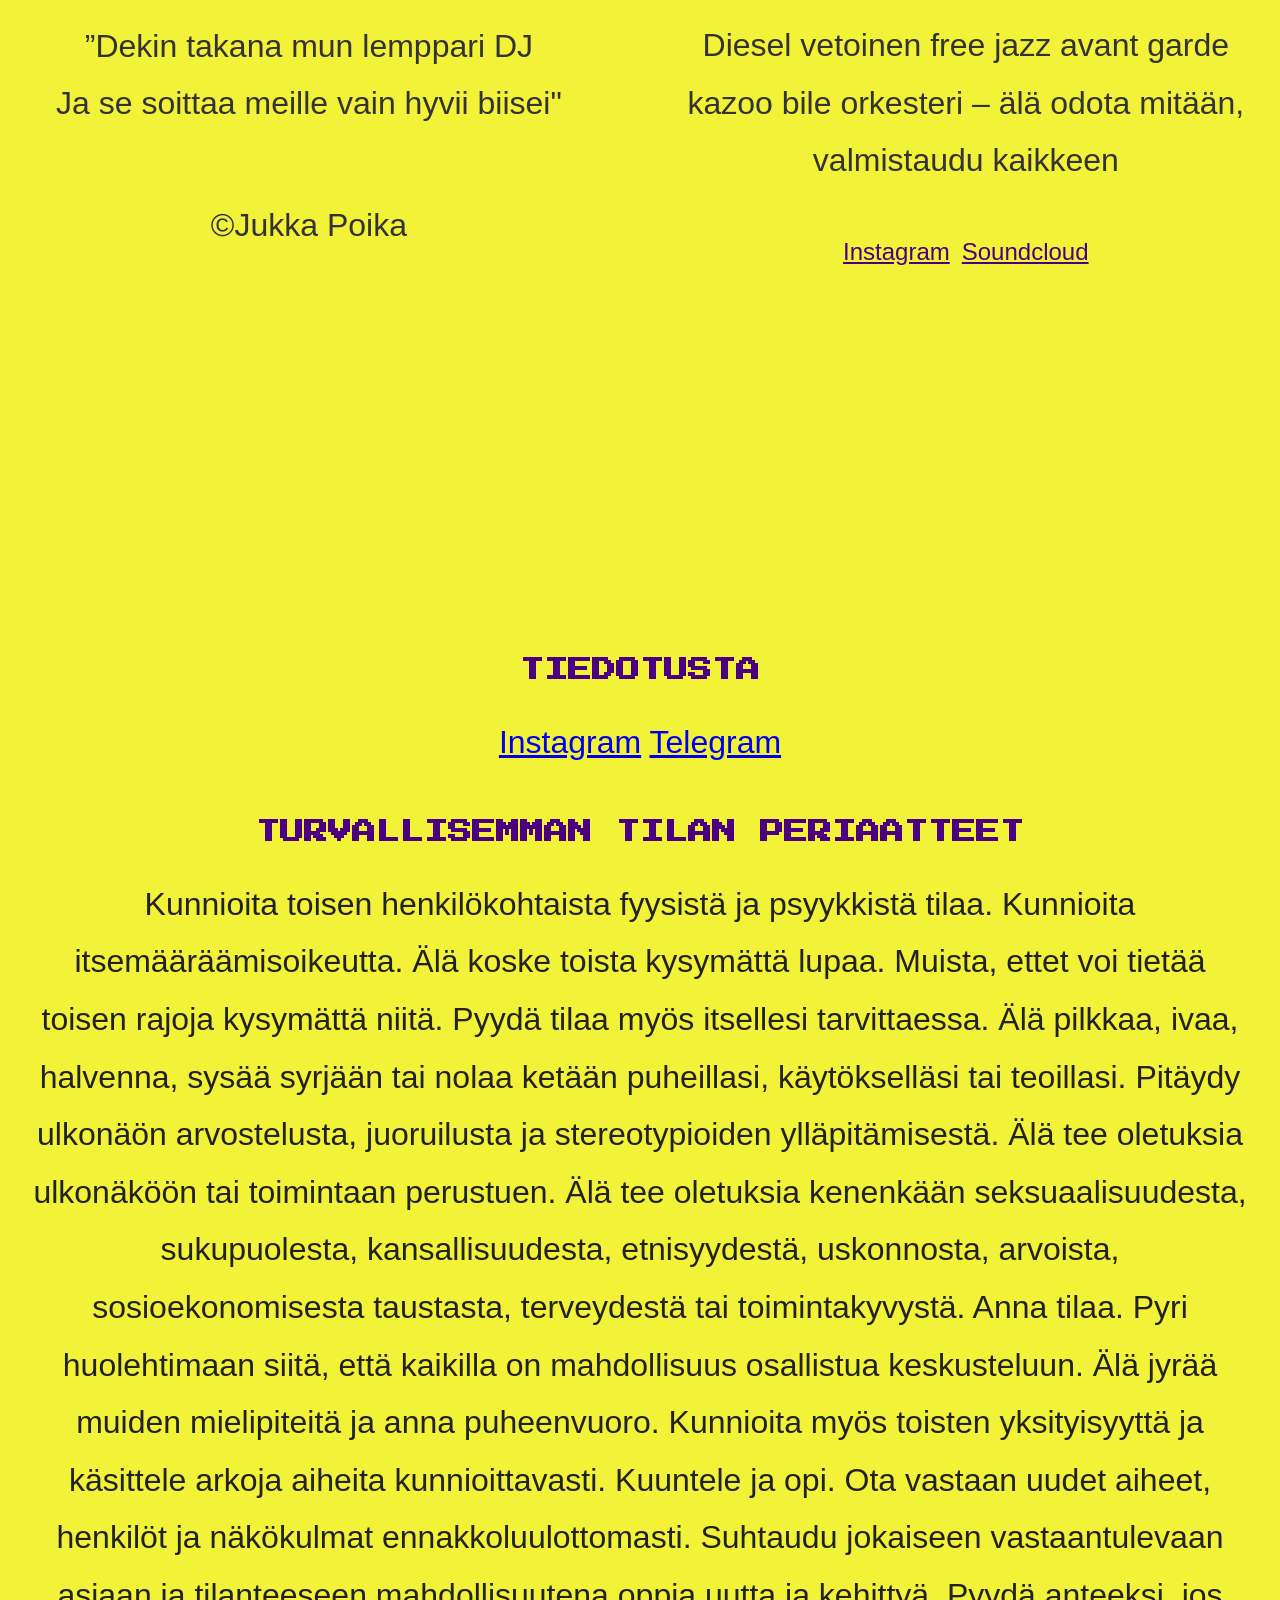
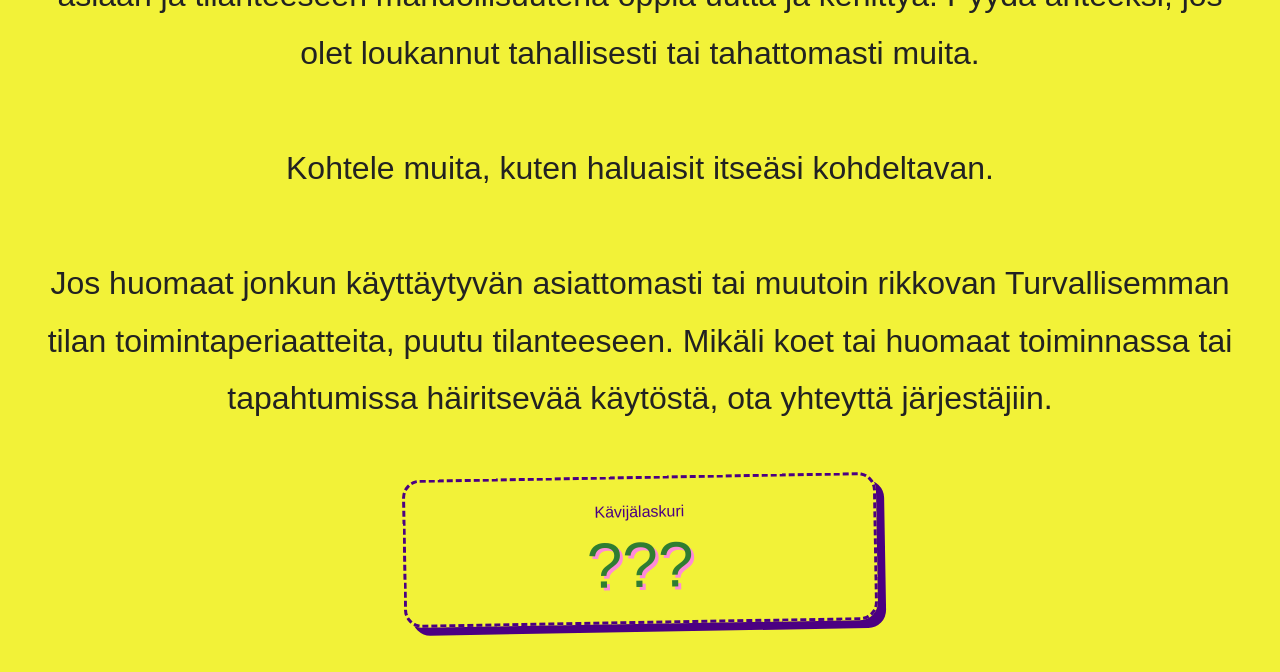
==== commit dff6e4db: "Correct transport information formatting in index.html Fixed HTML formatting for public transport in" ====
--- a/index.html
+++ b/index.html
@@ -49,9 +49,9 @@
     <p>Paskafest 2026 järjestetään Vaaralan Rivieralla Helsingin ja Vantaan rajatilassa. Jakomäen ostarille 1 km, jossa kaupat, apteekki, baarit ja pizzaa. Julkiset kulkee aamuyöhön. Pysäkki Somerikkopolku.</p>
     <p>Rautatientorilta/Viikistä/Lahdenväylää: bussit 717, 77, 77N 
 	</br> Mellunmäen metrolta: bussi 570, 570N 
-	</br> Malmilta: bussi 69</p>
-	</br> Tikkurilasta metrolta: bussi 570, 570N </br>
-	<p></p>
+	</br> Malmilta: bussi 69
+	</br> Tikkurilasta metrolta: bussi 570, 570N
+	</p>
 	  <!-- Google Maps iframe -->
   <div style="position: relative; z-index: 1;">
     <iframe src="https://www.google.com/maps/embed?pb=!1m18!1m12!1m3!1d1421.027826206203!2d25.08626626969728!3d60.25930285491144!2m3!1f0!2f0!3f0!3m2!1i1024!2i768!4f13.1!3m3!1m2!1s0x4692076b13b91739%3A0xec18f3c1051e4bee!2sVaaralan%20Riviera!5e1!3m2!1sen!2sfi!4v1786275554456!5m2!1sen!2sfi"
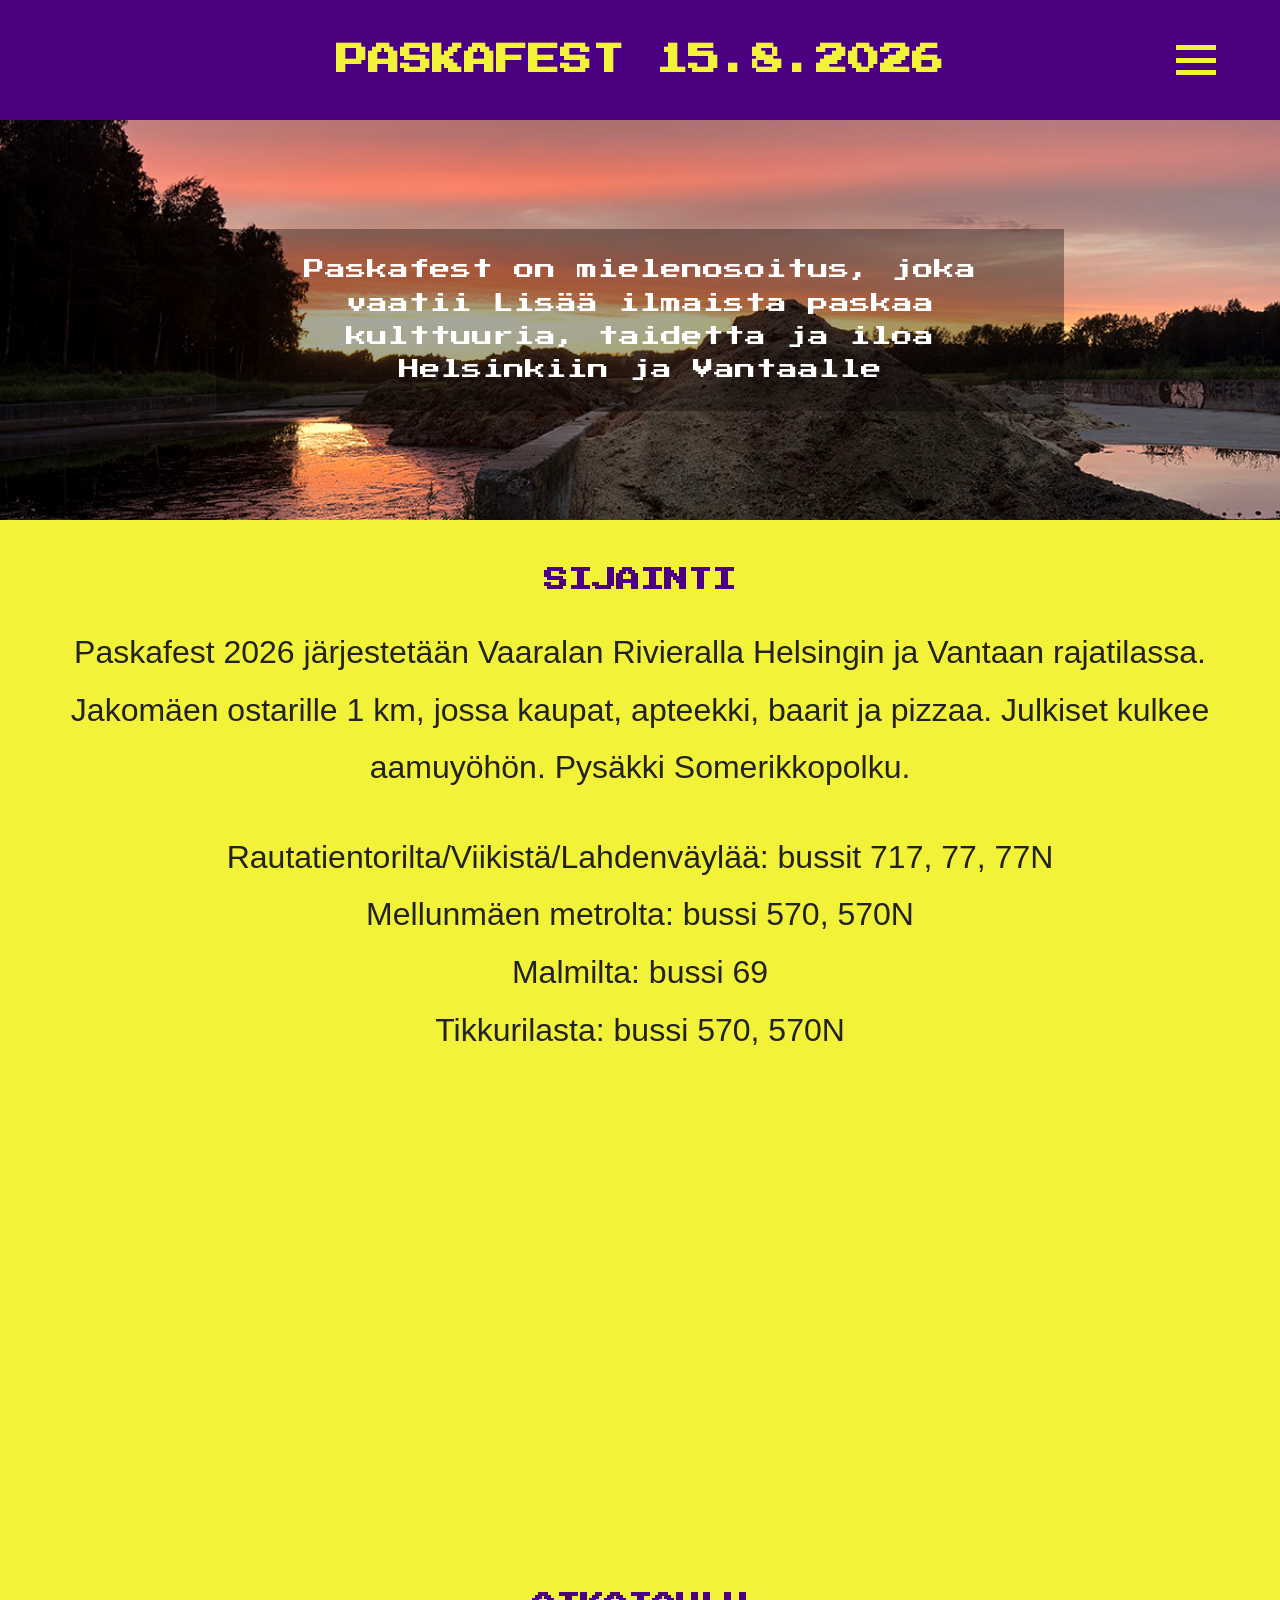
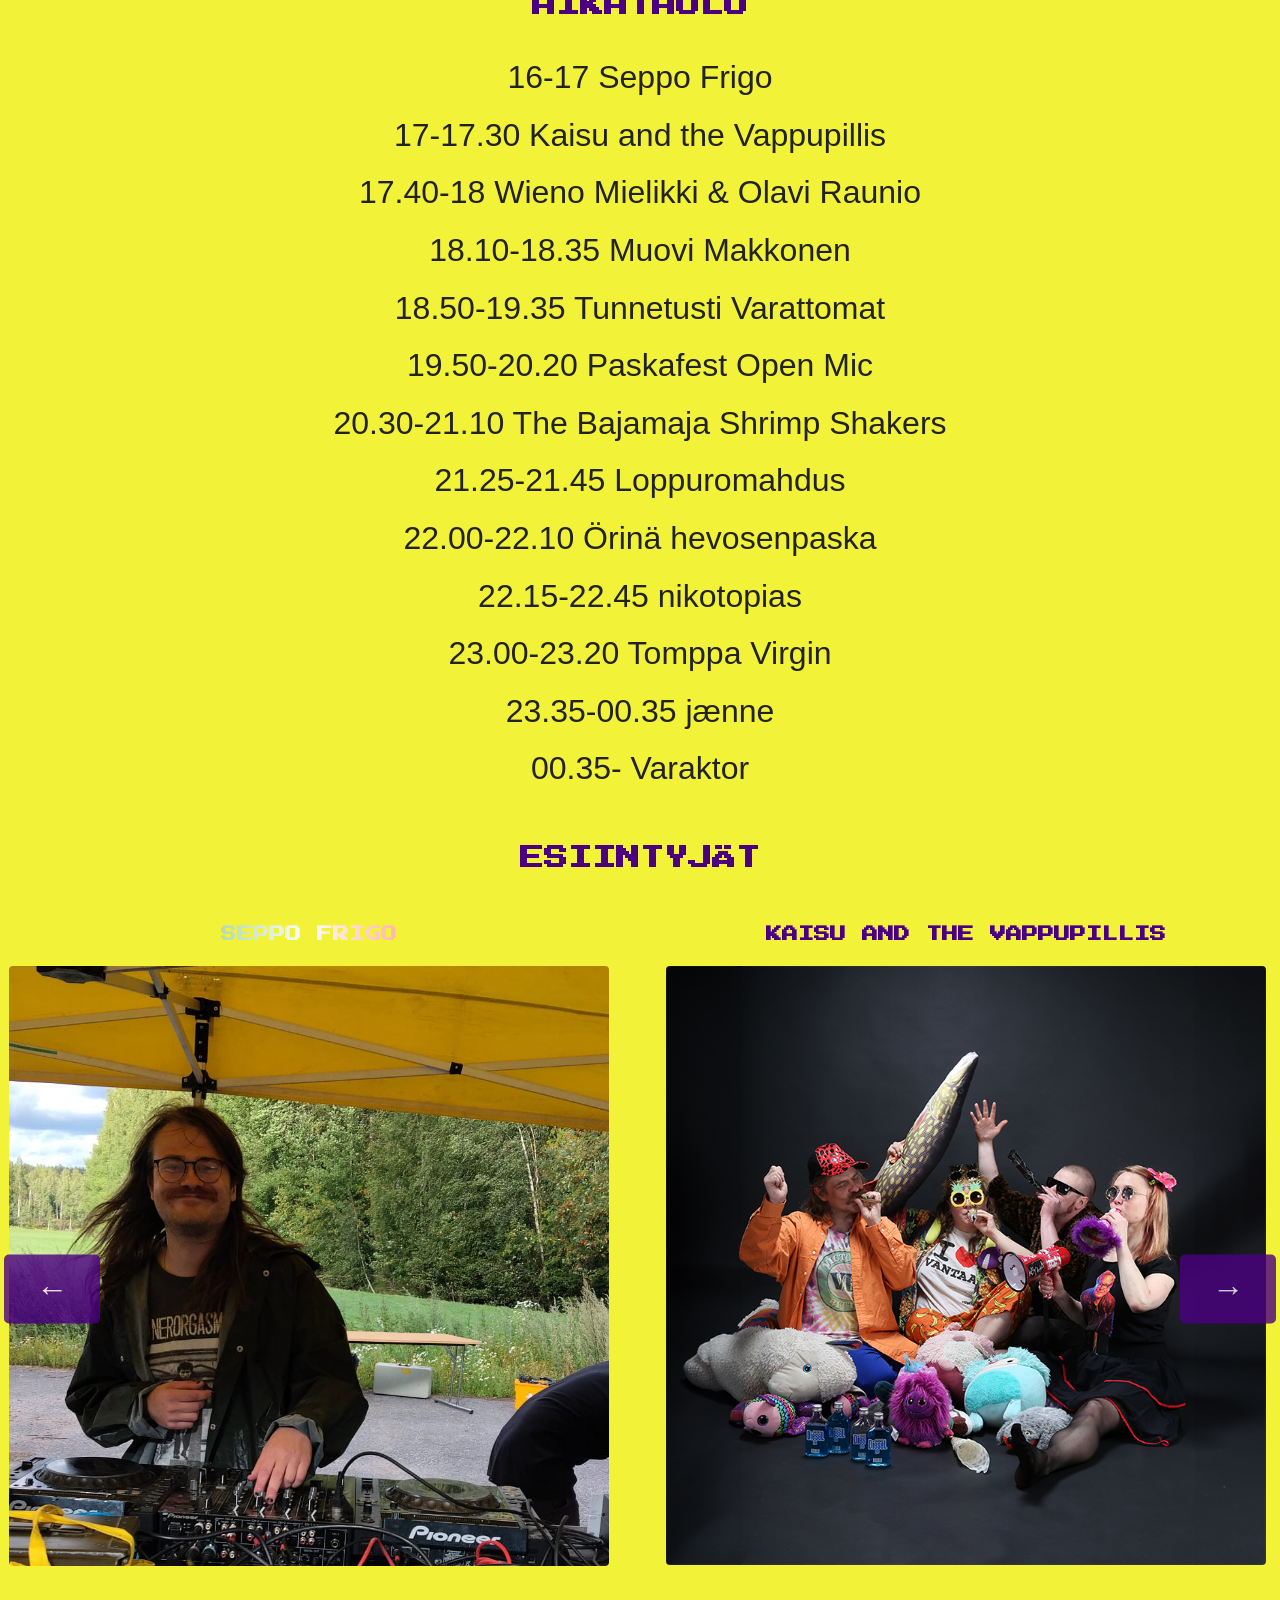
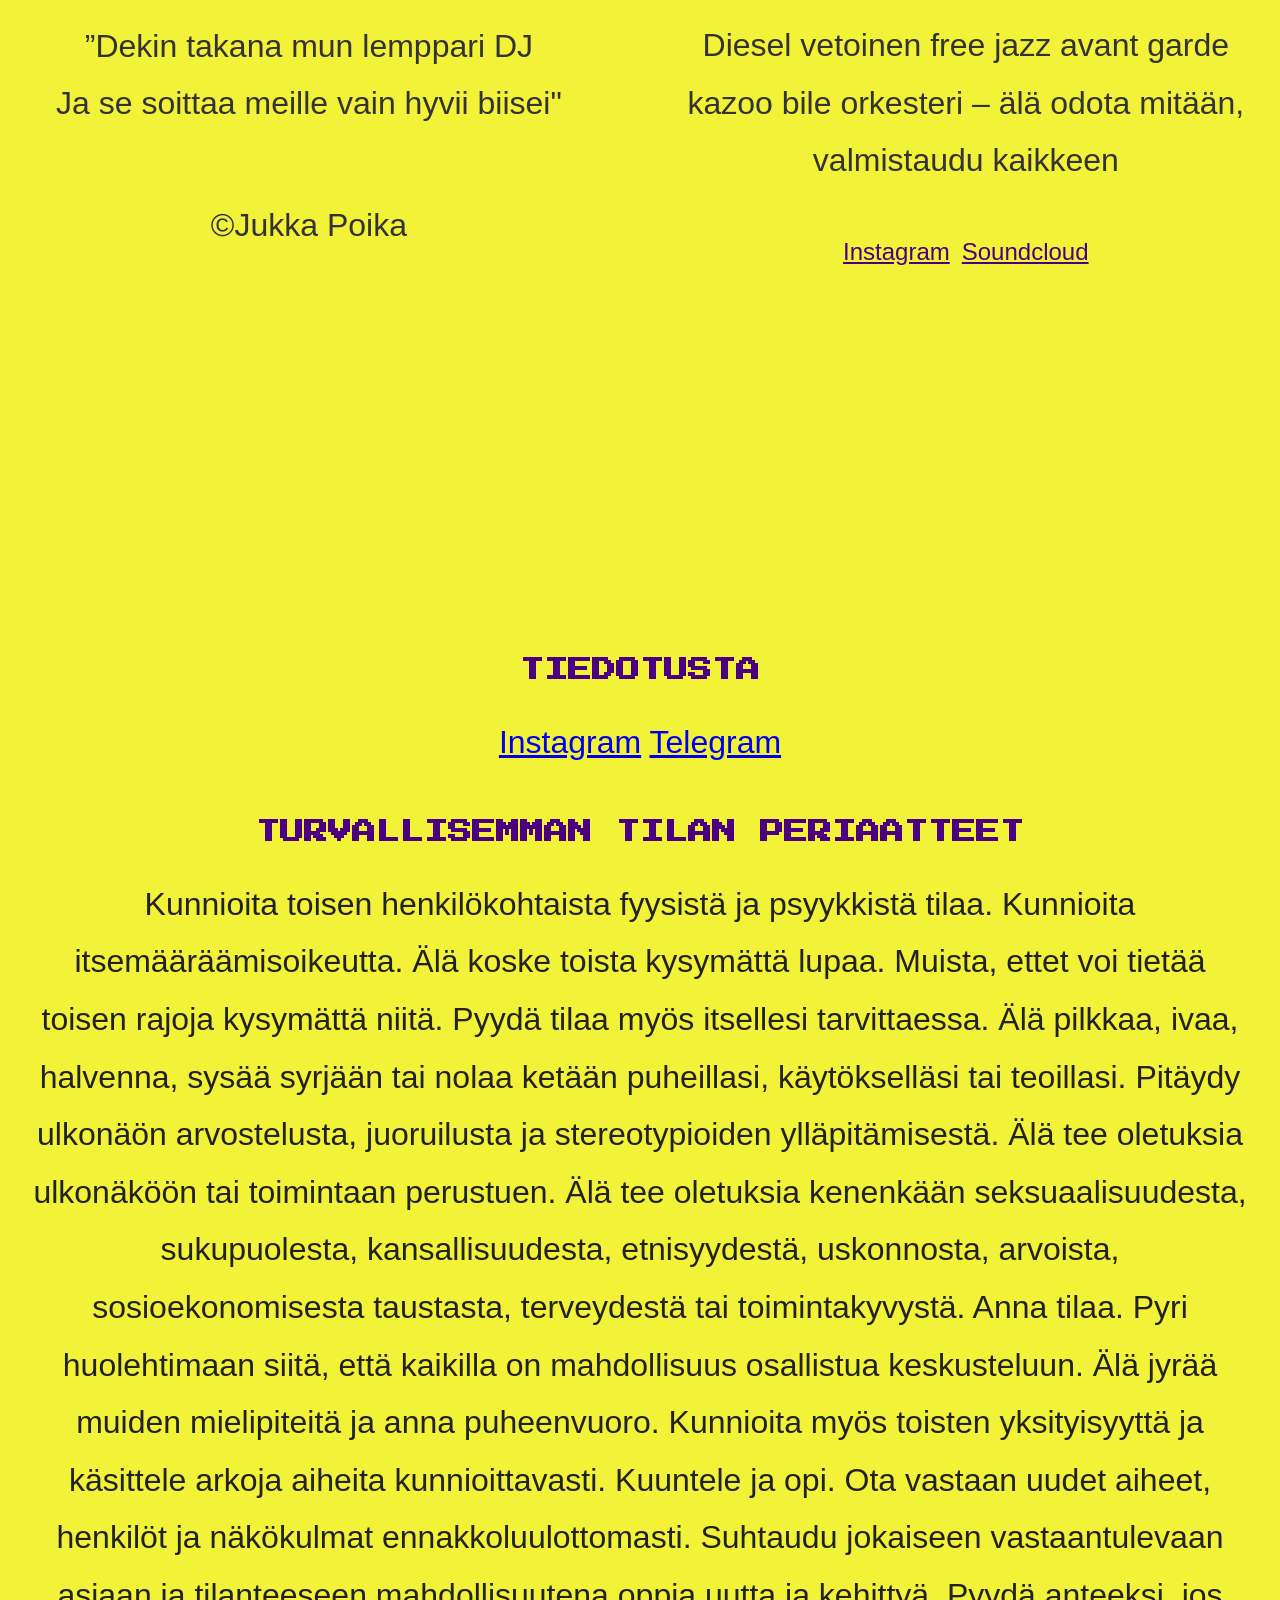
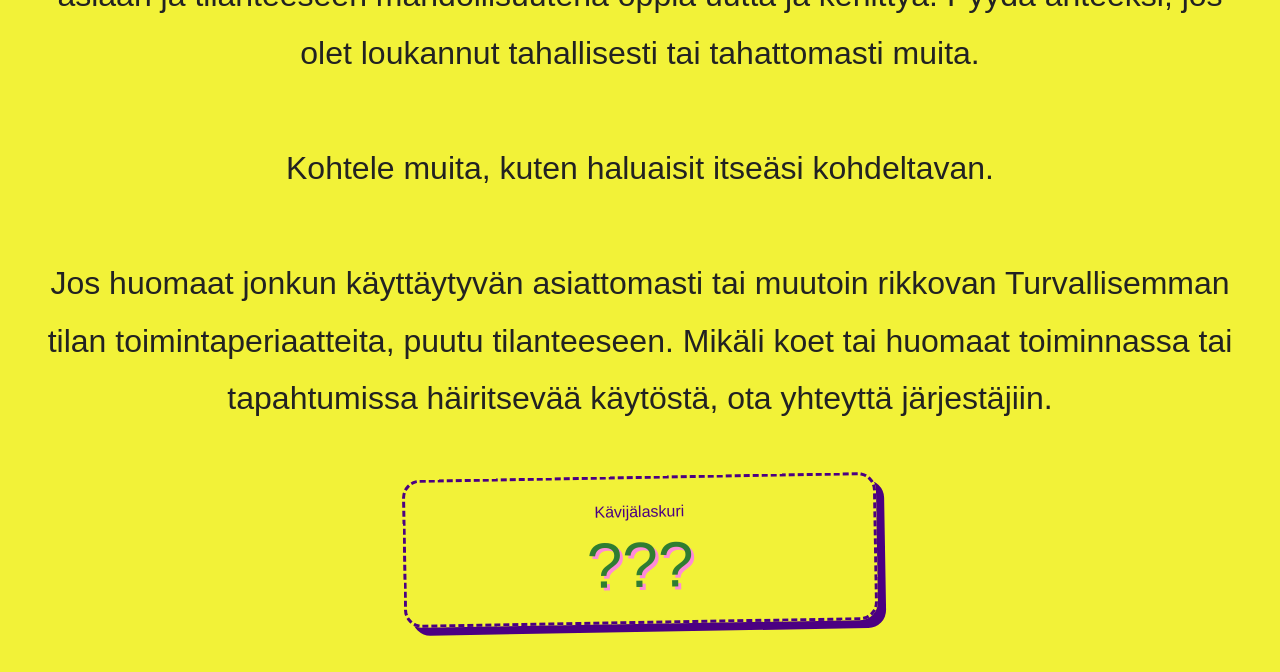
==== commit 5bbafdff: "Fix bus route description for Tikkurila" ====
--- a/index.html
+++ b/index.html
@@ -50,7 +50,7 @@
     <p>Rautatientorilta/Viikistä/Lahdenväylää: bussit 717, 77, 77N 
 	</br> Mellunmäen metrolta: bussi 570, 570N 
 	</br> Malmilta: bussi 69
-	</br> Tikkurilasta metrolta: bussi 570, 570N
+	</br> Tikkurilasta: bussi 570, 570N
 	</p>
 	  <!-- Google Maps iframe -->
   <div style="position: relative; z-index: 1;">
